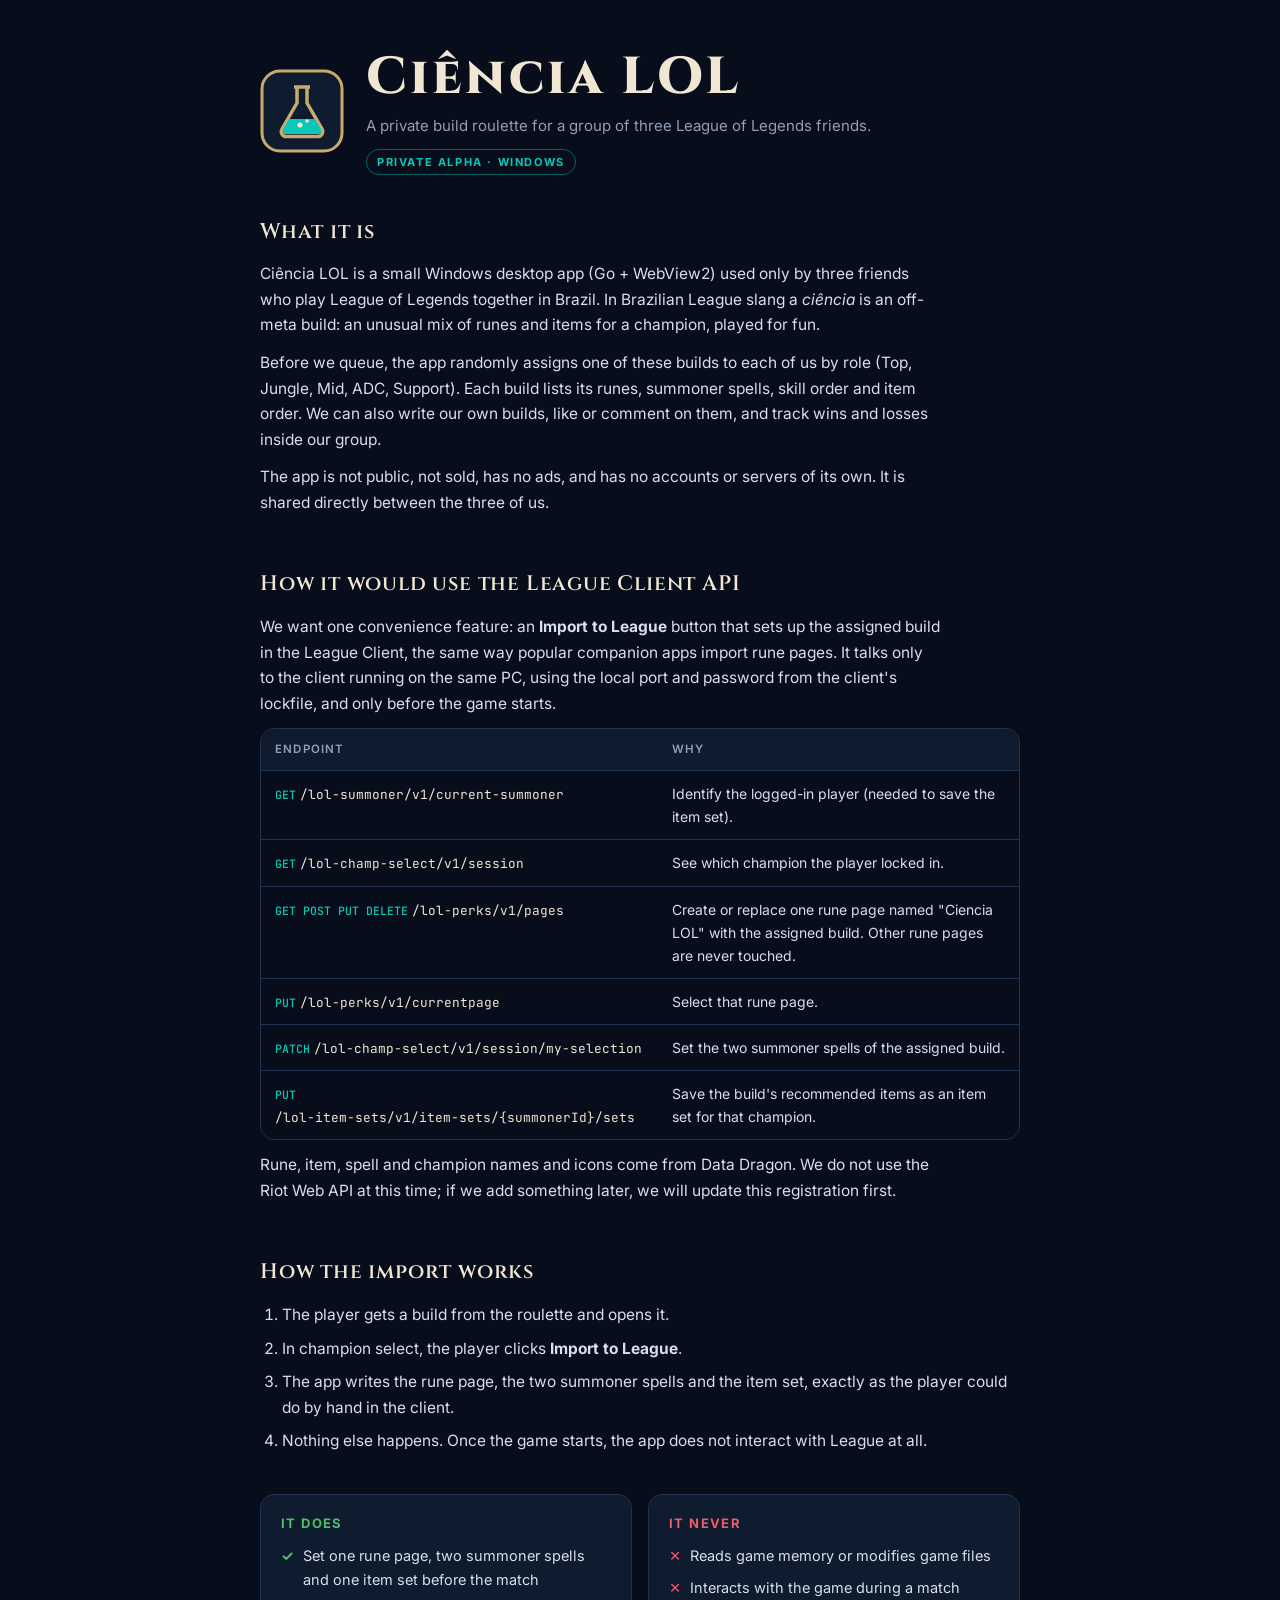
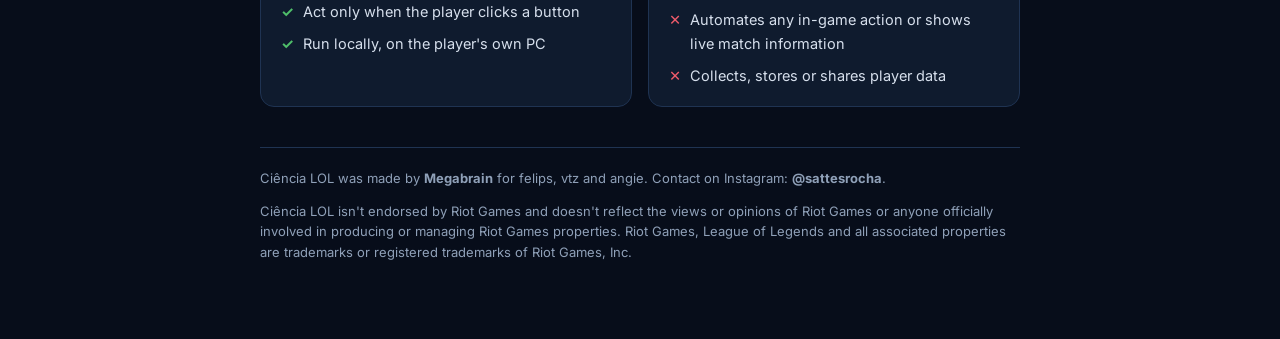
==== index.html @ 012ca4bd "Add files via upload" ====
<!doctype html>
<html lang="en">
<head>
<meta charset="utf-8">
<meta name="viewport" content="width=device-width, initial-scale=1, viewport-fit=cover">
<meta name="description" content="Ciência LOL: a private League of Legends build roulette for three friends.">
<title>Ciência LOL</title>
<link rel="preconnect" href="https://fonts.googleapis.com"><link rel="preconnect" href="https://fonts.gstatic.com" crossorigin>
<link rel="stylesheet" href="https://fonts.googleapis.com/css2?family=Cinzel:wght@600;800&family=Inter:wght@400;500;600;700&family=JetBrains+Mono:wght@400;500&display=swap">
<style>
/* Layout: one centered reading column, app-identity header, then plain sections a reviewer can scan */
:root{
  --bg:#070d1a; --panel:#0f1b2e; --line:#1f3352; --fg:#d6dfec; --muted:#8fa0b8;
  --gold:#c8aa6e; --gold2:#f0e6d2; --teal:#0ac8b9; --ok:#4fbf6a; --no:#ef5b6b;
  --display:"Cinzel",Georgia,serif; --body:"Inter",system-ui,-apple-system,"Segoe UI",sans-serif; --mono:"JetBrains Mono",ui-monospace,Consolas,monospace;
  color-scheme:dark;
}
*{box-sizing:border-box}
html,body{margin:0}
body{background:var(--bg);color:var(--fg);font-family:var(--body);font-size:15.5px;line-height:1.65;padding-left:max(16px,env(safe-area-inset-left,0px));padding-right:max(16px,env(safe-area-inset-right,0px))}
.wrap{max-width:760px;margin:0 auto;padding-block:48px 64px;display:flex;flex-direction:column;gap:40px}
header{display:flex;gap:22px;align-items:center;flex-wrap:wrap}
header .logo{width:84px;height:84px;border-radius:18px;flex:none}
h1{font-family:var(--display);font-weight:800;font-size:clamp(34px,7vw,52px);letter-spacing:3px;line-height:1.15;margin:0;color:var(--gold2);text-wrap:balance}
.tag{margin:6px 0 0;color:var(--muted);font-size:15px}
.pill{display:inline-block;margin-top:10px;font-size:11px;font-weight:700;letter-spacing:1.6px;text-transform:uppercase;color:var(--teal);border:1px solid rgba(10,200,185,.45);border-radius:999px;padding:3px 10px}
h2{font-family:var(--display);font-weight:600;font-size:21px;letter-spacing:.8px;color:var(--gold2);margin:0 0 12px;text-wrap:balance}
p{margin:0 0 12px;max-width:68ch}
section{min-width:0}
.lists{display:grid;grid-template-columns:1fr 1fr;gap:16px}
.box{background:var(--panel);border:1px solid var(--line);border-radius:14px;padding:18px 20px;min-width:0}
.box h3{margin:0 0 10px;font-size:13px;letter-spacing:1.4px;text-transform:uppercase}
.box.yes h3{color:var(--ok)} .box.no h3{color:var(--no)}
.box ul{margin:0;padding:0;list-style:none;display:flex;flex-direction:column;gap:8px;font-size:14.5px}
.box li{display:flex;gap:9px}
.box li:before{flex:none;font-weight:700}
.box.yes li:before{content:"✓";color:var(--ok)} .box.no li:before{content:"✕";color:var(--no)}
.tbl{overflow-x:auto;border:1px solid var(--line);border-radius:14px}
table{border-collapse:collapse;width:100%;min-width:560px;font-size:14px}
th,td{text-align:left;padding:11px 14px;border-bottom:1px solid var(--line);vertical-align:top}
th{font-size:11.5px;letter-spacing:1.2px;text-transform:uppercase;color:var(--muted);font-weight:600;background:var(--panel)}
tr:last-child td{border-bottom:0}
code{font-family:var(--mono);font-size:12.8px;color:var(--gold2);white-space:nowrap}
.method{font-family:var(--mono);font-size:11.5px;font-weight:500;color:var(--teal)}
.flow{margin:0;padding-left:22px;display:flex;flex-direction:column;gap:8px}
a{color:var(--gold)}
footer{border-top:1px solid var(--line);padding-top:20px;color:var(--muted);font-size:13px;line-height:1.6}
footer p{max-width:none}
@media (max-width:620px){.lists{grid-template-columns:1fr}.wrap{padding-block:32px 48px;gap:32px}}
</style>
</head>
<body>
<div class="wrap">
<header>
  <svg class="logo" viewBox="0 0 84 84" role="img" aria-label="Ciência LOL logo"><rect x="2" y="2" width="80" height="80" rx="18" fill="#0f1b2e" stroke="#c8aa6e" stroke-width="3"/><path d="M34 18h16M37 18v16L22 60a5 5 0 0 0 4.4 7.5h31.2A5 5 0 0 0 62 60L47 34V18" fill="none" stroke="#c8aa6e" stroke-width="3.5" stroke-linejoin="round"/><path d="M29 50h26l6 10.5a3 3 0 0 1-2.6 4.5H25.6a3 3 0 0 1-2.6-4.5z" fill="#0ac8b9"/><circle cx="40" cy="56" r="2.6" fill="#f0e6d2"/><circle cx="47" cy="52" r="1.8" fill="#f0e6d2"/></svg>
  <div>
    <h1>Ciência LOL</h1>
    <p class="tag">A private build roulette for a group of three League of Legends friends.</p>
    <span class="pill">Private alpha · Windows</span>
  </div>
</header>

<section>
  <h2>What it is</h2>
  <p>Ciência LOL is a small Windows desktop app (Go + WebView2) used only by three friends who play League of Legends together in Brazil. In Brazilian League slang a <i>ciência</i> is an off-meta build: an unusual mix of runes and items for a champion, played for fun.</p>
  <p>Before we queue, the app randomly assigns one of these builds to each of us by role (Top, Jungle, Mid, ADC, Support). Each build lists its runes, summoner spells, skill order and item order. We can also write our own builds, like or comment on them, and track wins and losses inside our group.</p>
  <p>The app is not public, not sold, has no ads, and has no accounts or servers of its own. It is shared directly between the three of us.</p>
</section>

<section>
  <h2>How it would use the League Client API</h2>
  <p>We want one convenience feature: an <b>Import to League</b> button that sets up the assigned build in the League Client, the same way popular companion apps import rune pages. It talks only to the client running on the same PC, using the local port and password from the client's lockfile, and only before the game starts.</p>
  <div class="tbl">
  <table>
    <thead><tr><th>Endpoint</th><th>Why</th></tr></thead>
    <tbody>
      <tr><td><span class="method">GET</span> <code>/lol-summoner/v1/current-summoner</code></td><td>Identify the logged-in player (needed to save the item set).</td></tr>
      <tr><td><span class="method">GET</span> <code>/lol-champ-select/v1/session</code></td><td>See which champion the player locked in.</td></tr>
      <tr><td><span class="method">GET POST PUT DELETE</span> <code>/lol-perks/v1/pages</code></td><td>Create or replace one rune page named "Ciencia LOL" with the assigned build. Other rune pages are never touched.</td></tr>
      <tr><td><span class="method">PUT</span> <code>/lol-perks/v1/currentpage</code></td><td>Select that rune page.</td></tr>
      <tr><td><span class="method">PATCH</span> <code>/lol-champ-select/v1/session/my-selection</code></td><td>Set the two summoner spells of the assigned build.</td></tr>
      <tr><td><span class="method">PUT</span> <code>/lol-item-sets/v1/item-sets/{summonerId}/sets</code></td><td>Save the build's recommended items as an item set for that champion.</td></tr>
    </tbody>
  </table>
  </div>
  <p style="margin-top:12px">Rune, item, spell and champion names and icons come from Data Dragon. We do not use the Riot Web API at this time; if we add something later, we will update this registration first.</p>
</section>

<section>
  <h2>How the import works</h2>
  <ol class="flow">
    <li>The player gets a build from the roulette and opens it.</li>
    <li>In champion select, the player clicks <b>Import to League</b>.</li>
    <li>The app writes the rune page, the two summoner spells and the item set, exactly as the player could do by hand in the client.</li>
    <li>Nothing else happens. Once the game starts, the app does not interact with League at all.</li>
  </ol>
</section>

<section class="lists">
  <div class="box yes"><h3>It does</h3><ul>
    <li>Set one rune page, two summoner spells and one item set before the match</li>
    <li>Act only when the player clicks a button</li>
    <li>Run locally, on the player's own PC</li>
  </ul></div>
  <div class="box no"><h3>It never</h3><ul>
    <li>Reads game memory or modifies game files</li>
    <li>Interacts with the game during a match</li>
    <li>Automates any in-game action or shows live match information</li>
    <li>Collects, stores or shares player data</li>
  </ul></div>
</section>

<footer>
  <p>Ciência LOL was made by <b>Megabrain</b> for felips, vtz and angie. Contact on Instagram: <b>@sattesrocha</b>.</p>
  <p>Ciência LOL isn't endorsed by Riot Games and doesn't reflect the views or opinions of Riot Games or anyone officially involved in producing or managing Riot Games properties. Riot Games, League of Legends and all associated properties are trademarks or registered trademarks of Riot Games, Inc.</p>
</footer>
</div>
</body>
</html>
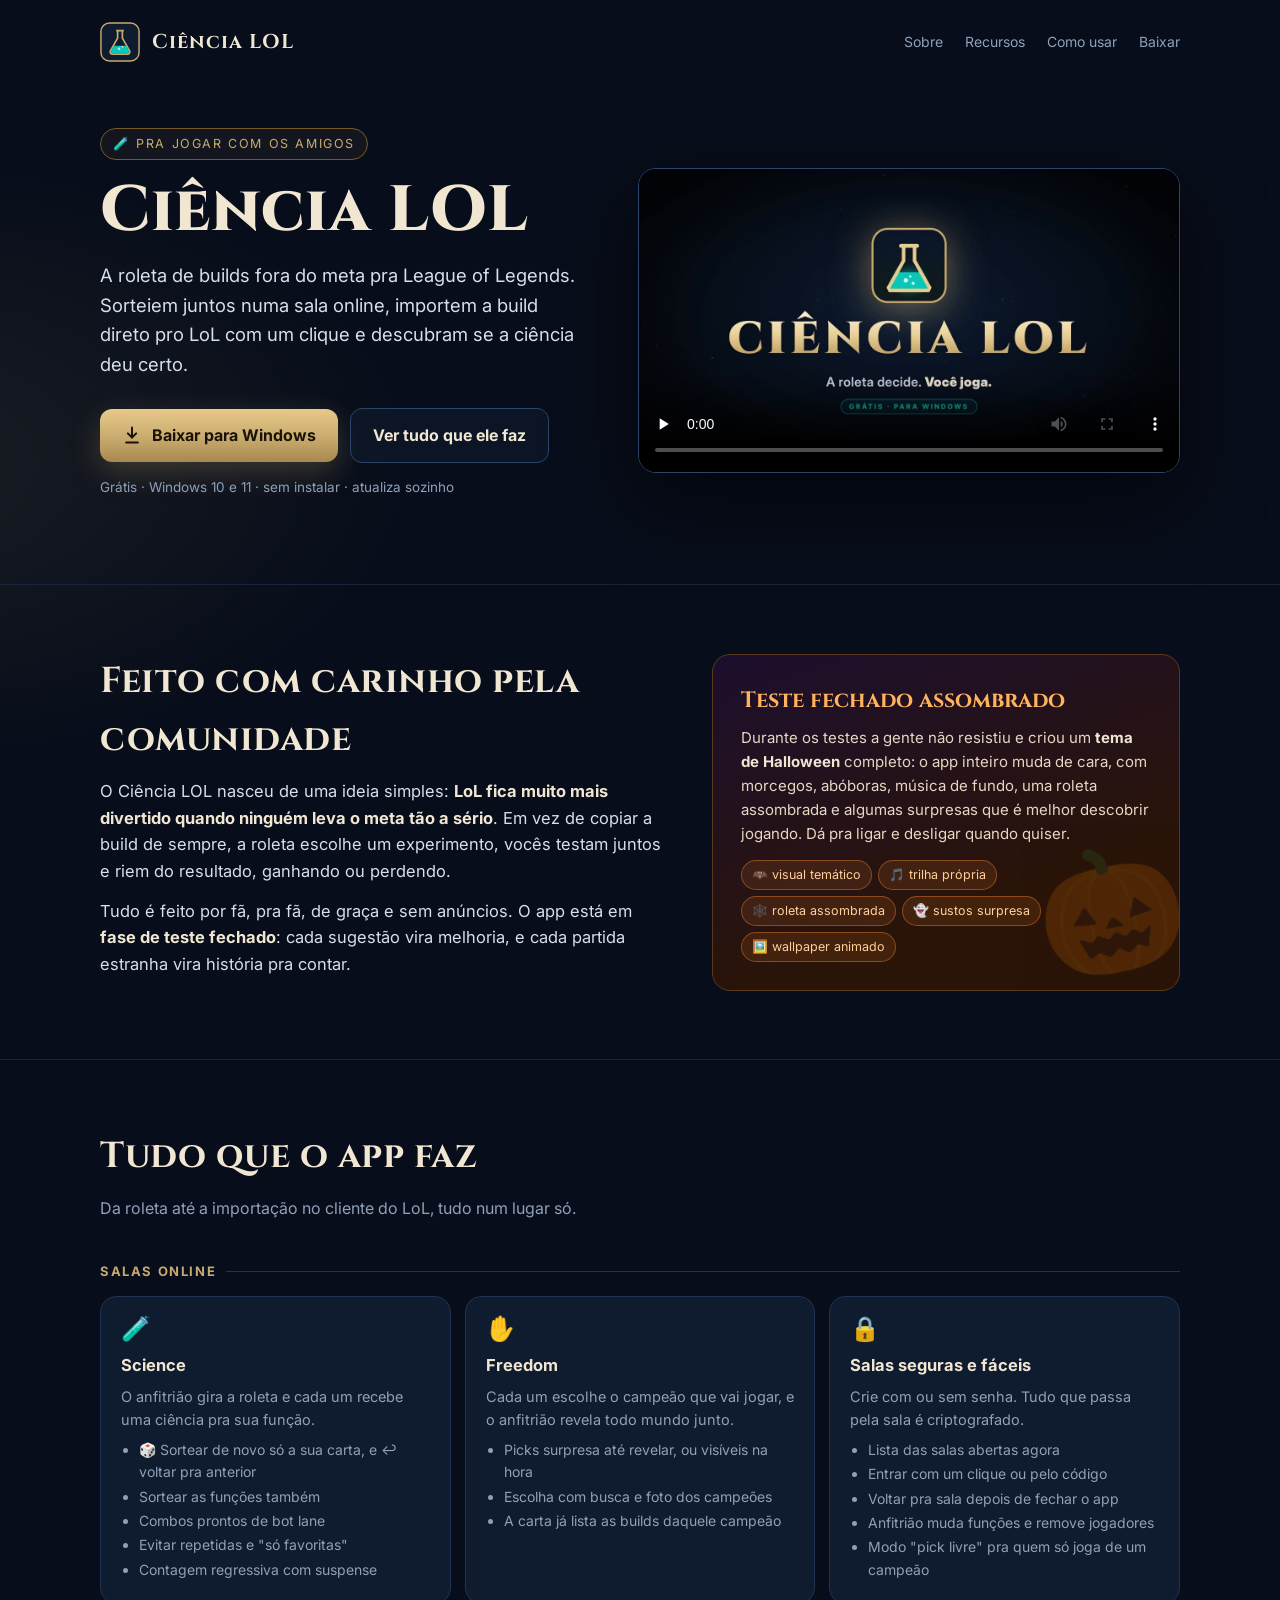
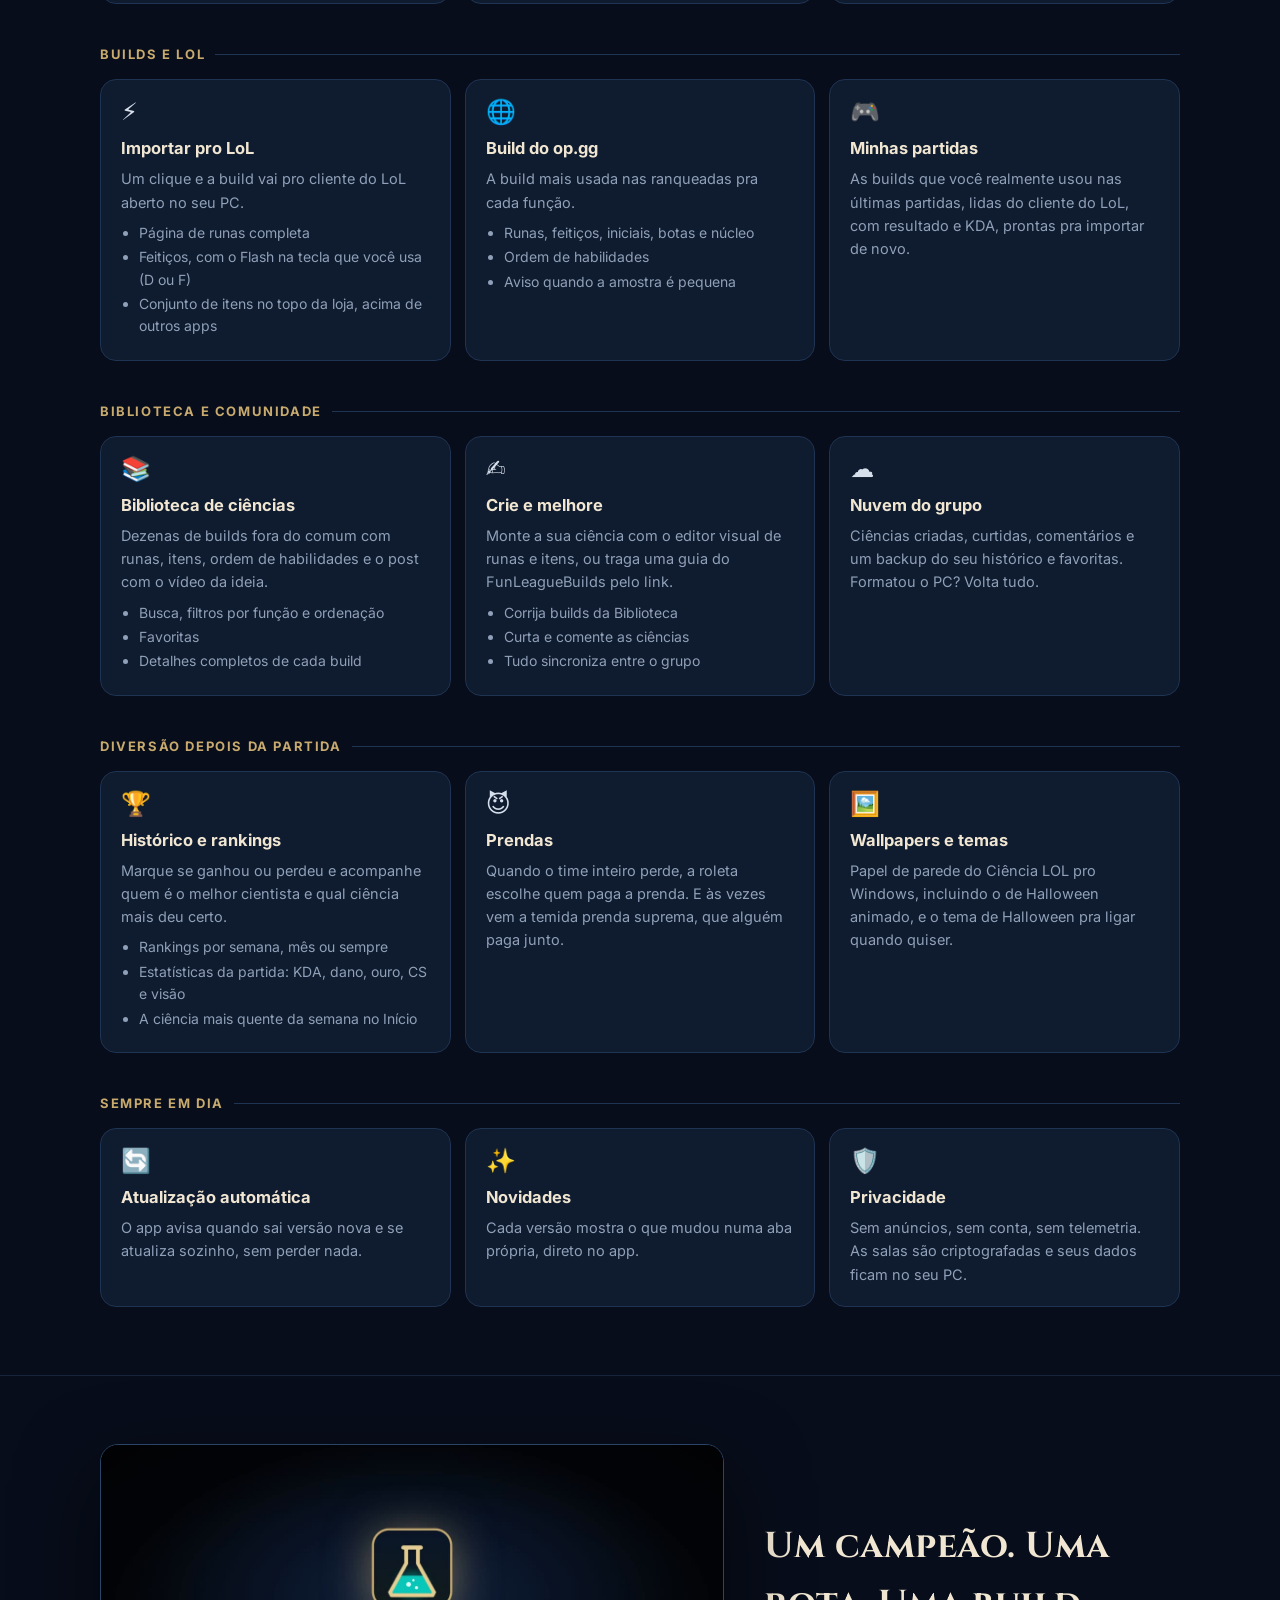
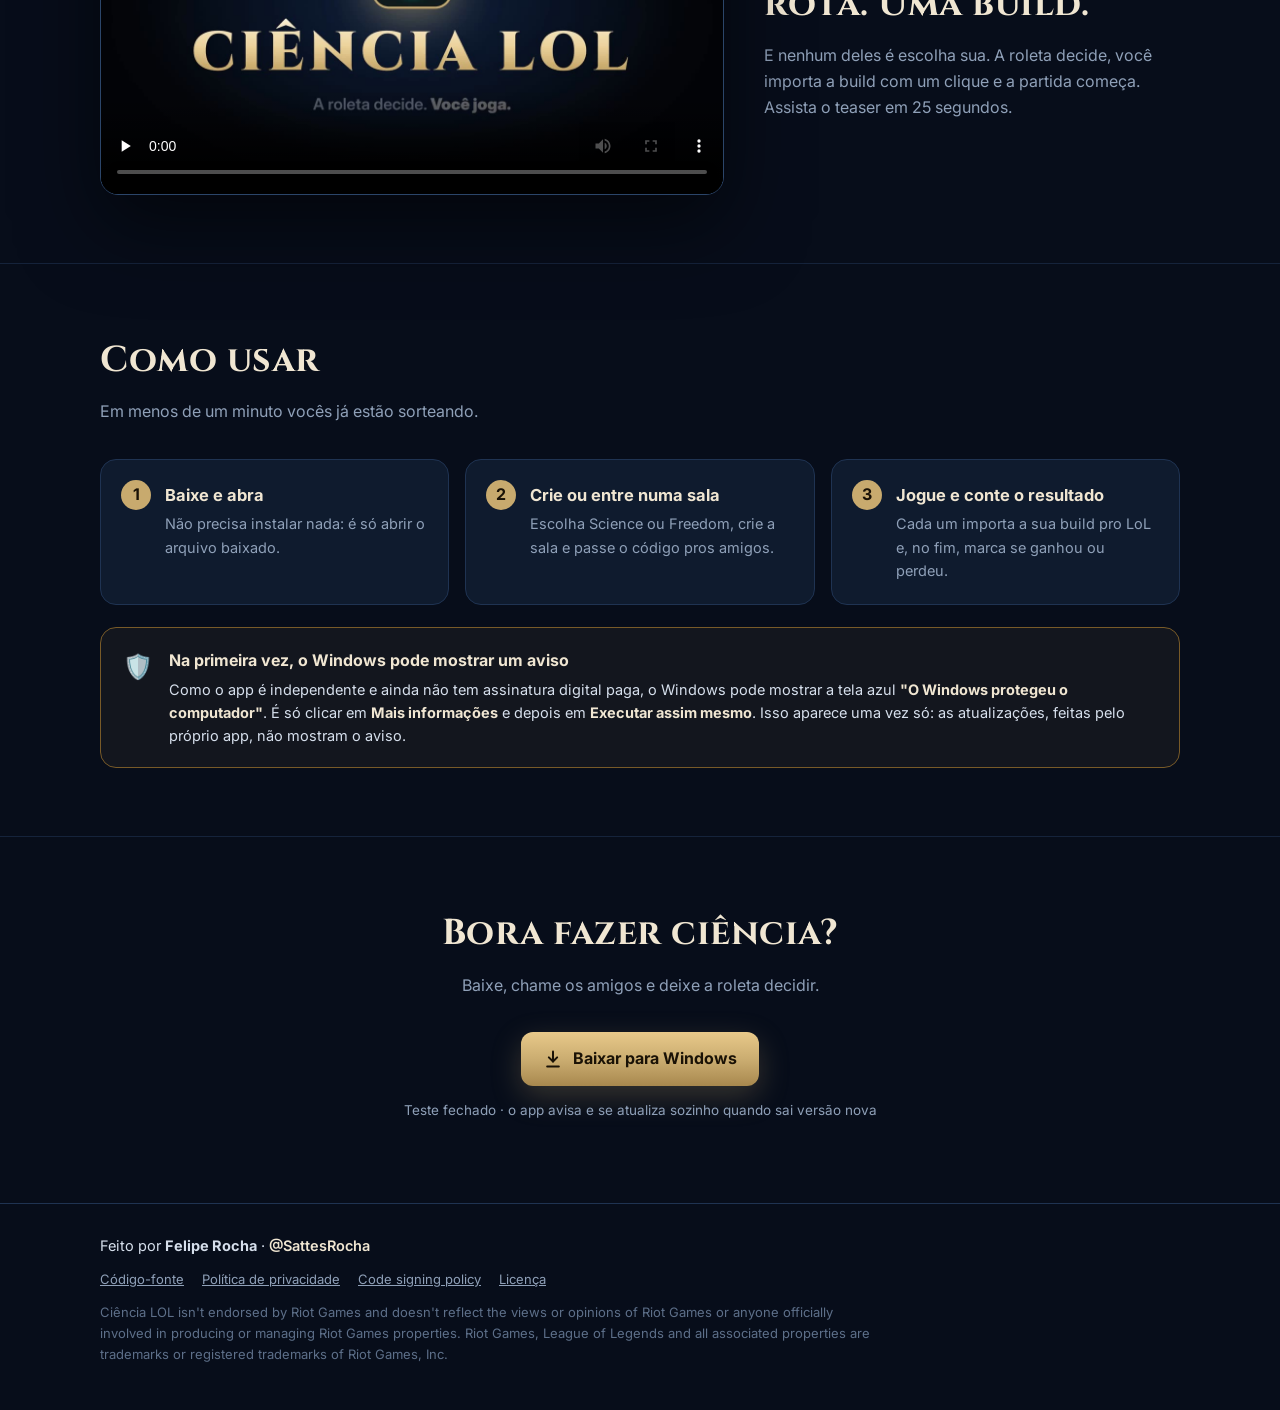
==== commit c5317649: "Ciência LOL — versão oficial Claude-Session: https://claude.ai/code/session_01NWPtEnrRc8A8ZE975GzTHv" ====
--- a/index.html
+++ b/index.html
@@ -1,119 +1,267 @@
 <!doctype html>
-<html lang="en">
+<html lang="pt-BR">
 <head>
 <meta charset="utf-8">
 <meta name="viewport" content="width=device-width, initial-scale=1, viewport-fit=cover">
-<meta name="description" content="Ciência LOL: a private League of Legends build roulette for three friends.">
 <title>Ciência LOL</title>
+<meta name="description" content="Ciência LOL: a roleta de builds fora do meta pra jogar League of Legends com os amigos. Salas online, importação direto pro LoL, Biblioteca, op.gg e muito mais.">
+<meta property="og:title" content="Ciência LOL">
+<meta property="og:description" content="A roleta de builds fora do meta pra jogar League of Legends com os amigos.">
+<meta property="og:image" content="site/poster-apresentacao.jpg">
 <link rel="preconnect" href="https://fonts.googleapis.com"><link rel="preconnect" href="https://fonts.gstatic.com" crossorigin>
-<link rel="stylesheet" href="https://fonts.googleapis.com/css2?family=Cinzel:wght@600;800&family=Inter:wght@400;500;600;700&family=JetBrains+Mono:wght@400;500&display=swap">
+<link rel="stylesheet" href="https://fonts.googleapis.com/css2?family=Cinzel:wght@600;800&family=Inter:wght@400;500;600;700&display=swap">
 <style>
-/* Layout: one centered reading column, app-identity header, then plain sections a reviewer can scan */
 :root{
-  --bg:#070d1a; --panel:#0f1b2e; --line:#1f3352; --fg:#d6dfec; --muted:#8fa0b8;
-  --gold:#c8aa6e; --gold2:#f0e6d2; --teal:#0ac8b9; --ok:#4fbf6a; --no:#ef5b6b;
-  --display:"Cinzel",Georgia,serif; --body:"Inter",system-ui,-apple-system,"Segoe UI",sans-serif; --mono:"JetBrains Mono",ui-monospace,Consolas,monospace;
+  --bg:#070d1a; --bg2:#0b1424; --panel:#0f1b2e; --panel2:#13223a; --line:#1f3352; --line2:#2b4569;
+  --fg:#d6dfec; --muted:#8fa0b8; --dim:#5d6f89;
+  --gold:#c8aa6e; --gold2:#f0e6d2; --gold3:#785a28; --teal:#0ac8b9; --pump:#ff8a2b; --purple:#9b6bff;
+  --display:"Cinzel",Georgia,serif; --body:"Inter",system-ui,-apple-system,"Segoe UI",sans-serif;
   color-scheme:dark;
 }
 *{box-sizing:border-box}
+html{scroll-behavior:smooth}
 html,body{margin:0}
-body{background:var(--bg);color:var(--fg);font-family:var(--body);font-size:15.5px;line-height:1.65;padding-left:max(16px,env(safe-area-inset-left,0px));padding-right:max(16px,env(safe-area-inset-right,0px))}
-.wrap{max-width:760px;margin:0 auto;padding-block:48px 64px;display:flex;flex-direction:column;gap:40px}
-header{display:flex;gap:22px;align-items:center;flex-wrap:wrap}
-header .logo{width:84px;height:84px;border-radius:18px;flex:none}
-h1{font-family:var(--display);font-weight:800;font-size:clamp(34px,7vw,52px);letter-spacing:3px;line-height:1.15;margin:0;color:var(--gold2);text-wrap:balance}
-.tag{margin:6px 0 0;color:var(--muted);font-size:15px}
-.pill{display:inline-block;margin-top:10px;font-size:11px;font-weight:700;letter-spacing:1.6px;text-transform:uppercase;color:var(--teal);border:1px solid rgba(10,200,185,.45);border-radius:999px;padding:3px 10px}
-h2{font-family:var(--display);font-weight:600;font-size:21px;letter-spacing:.8px;color:var(--gold2);margin:0 0 12px;text-wrap:balance}
-p{margin:0 0 12px;max-width:68ch}
-section{min-width:0}
-.lists{display:grid;grid-template-columns:1fr 1fr;gap:16px}
-.box{background:var(--panel);border:1px solid var(--line);border-radius:14px;padding:18px 20px;min-width:0}
-.box h3{margin:0 0 10px;font-size:13px;letter-spacing:1.4px;text-transform:uppercase}
-.box.yes h3{color:var(--ok)} .box.no h3{color:var(--no)}
-.box ul{margin:0;padding:0;list-style:none;display:flex;flex-direction:column;gap:8px;font-size:14.5px}
-.box li{display:flex;gap:9px}
-.box li:before{flex:none;font-weight:700}
-.box.yes li:before{content:"✓";color:var(--ok)} .box.no li:before{content:"✕";color:var(--no)}
-.tbl{overflow-x:auto;border:1px solid var(--line);border-radius:14px}
-table{border-collapse:collapse;width:100%;min-width:560px;font-size:14px}
-th,td{text-align:left;padding:11px 14px;border-bottom:1px solid var(--line);vertical-align:top}
-th{font-size:11.5px;letter-spacing:1.2px;text-transform:uppercase;color:var(--muted);font-weight:600;background:var(--panel)}
-tr:last-child td{border-bottom:0}
-code{font-family:var(--mono);font-size:12.8px;color:var(--gold2);white-space:nowrap}
-.method{font-family:var(--mono);font-size:11.5px;font-weight:500;color:var(--teal)}
-.flow{margin:0;padding-left:22px;display:flex;flex-direction:column;gap:8px}
-a{color:var(--gold)}
-footer{border-top:1px solid var(--line);padding-top:20px;color:var(--muted);font-size:13px;line-height:1.6}
-footer p{max-width:none}
-@media (max-width:620px){.lists{grid-template-columns:1fr}.wrap{padding-block:32px 48px;gap:32px}}
+body{background:var(--bg);color:var(--fg);font-family:var(--body);font-size:16px;line-height:1.6;
+  background-image:radial-gradient(1100px 600px at 85% -10%,rgba(10,200,185,.10),transparent 60%),radial-gradient(900px 500px at -10% 10%,rgba(200,170,110,.10),transparent 60%);
+  background-repeat:no-repeat}
+a{color:var(--teal)}
+.wrap{max-width:1120px;margin:0 auto;padding:0 max(20px,env(safe-area-inset-left,0px))}
+.top{display:flex;align-items:center;justify-content:space-between;gap:16px;padding:22px 0}
+.brand{display:flex;align-items:center;gap:12px;text-decoration:none;color:var(--gold2)}
+.brand svg{width:40px;height:40px}
+.brand b{font-family:var(--display);font-size:20px;letter-spacing:1px}
+.top nav{display:flex;gap:22px;font-size:14px}
+.top nav a{color:var(--muted);text-decoration:none}
+.top nav a:hover{color:var(--gold2)}
+.hero{display:grid;grid-template-columns:.95fr 1.05fr;gap:48px;align-items:center;padding:44px 0 72px}
+.kicker{display:inline-flex;gap:8px;align-items:center;font-size:12.5px;letter-spacing:1.6px;text-transform:uppercase;color:var(--gold);border:1px solid var(--gold3);border-radius:999px;padding:5px 12px;background:rgba(200,170,110,.06)}
+h1{font-family:var(--display);font-weight:800;color:var(--gold2);font-size:clamp(40px,6vw,64px);line-height:1.05;margin:18px 0 16px;letter-spacing:1px}
+.lead{font-size:18.5px;max-width:520px;margin:0 0 28px}
+.cta{display:flex;gap:12px;flex-wrap:wrap;align-items:center}
+.btn{display:inline-flex;align-items:center;gap:10px;text-decoration:none;font-weight:700;border-radius:12px;padding:14px 22px;font-size:16px;transition:transform .15s,box-shadow .15s}
+.btn.gold{background:linear-gradient(180deg,#e8c98a,#c8aa6e 55%,#a8884e);color:#1a1206;box-shadow:0 10px 30px rgba(200,170,110,.25)}
+.btn.gold:hover{transform:translateY(-1px);box-shadow:0 14px 36px rgba(200,170,110,.35)}
+.btn.ghost{border:1px solid var(--line2);color:var(--gold2);background:rgba(15,27,46,.6)}
+.btn.ghost:hover{border-color:var(--gold3)}
+.btn svg{width:20px;height:20px}
+.meta{font-size:13.5px;color:var(--muted);margin-top:14px}
+.video{position:relative;border-radius:18px;overflow:hidden;border:1px solid var(--line2);box-shadow:0 30px 80px rgba(0,0,0,.55);background:#000;aspect-ratio:16/9}
+.video video{display:block;width:100%;height:100%;object-fit:cover}
+section{padding:68px 0;border-top:1px solid rgba(31,51,82,.6)}
+h2{font-family:var(--display);color:var(--gold2);font-size:clamp(26px,3.4vw,36px);margin:0 0 10px;letter-spacing:.5px}
+.sub{color:var(--muted);margin:0 0 34px;max-width:680px}
+/* carinho */
+.love{display:grid;grid-template-columns:1.1fr .9fr;gap:40px;align-items:center}
+.love p{margin:0 0 14px;font-size:16.5px}
+.love p b{color:var(--gold2)}
+.hw{position:relative;border-radius:18px;padding:28px;background:linear-gradient(160deg,#1c0f2e,#2a1408 70%);border:1px solid #5a3a1c;overflow:hidden}
+.hw::after{content:"🎃";position:absolute;right:-6px;bottom:-14px;font-size:120px;opacity:.18;transform:rotate(-12deg)}
+.hw h3{margin:0 0 8px;font-family:var(--display);color:#ffb35c;font-size:22px}
+.hw p{margin:0;color:#e8d6c4;font-size:15px;position:relative;z-index:1}
+.hw .tags{display:flex;flex-wrap:wrap;gap:6px;margin-top:14px;position:relative;z-index:1}
+.hw .tags span{font-size:12.5px;padding:4px 10px;border-radius:999px;background:rgba(255,138,43,.12);border:1px solid rgba(255,138,43,.4);color:#ffcf9c}
+/* recursos */
+.group{margin-top:40px}
+.group h3.gh{display:flex;align-items:center;gap:10px;font-size:13px;letter-spacing:1.6px;text-transform:uppercase;color:var(--gold);margin:0 0 14px}
+.group h3.gh::after{content:"";flex:1;height:1px;background:var(--line)}
+.grid{display:grid;grid-template-columns:repeat(3,1fr);gap:14px}
+.feat{background:var(--panel);border:1px solid var(--line);border-radius:16px;padding:20px}
+.feat .ic{font-size:24px;line-height:1}
+.feat h4{margin:11px 0 6px;font-size:16.5px;color:var(--gold2)}
+.feat p{margin:0;color:var(--muted);font-size:14.5px}
+.feat ul{margin:8px 0 0;padding-left:18px;color:var(--muted);font-size:14px}
+.feat ul li{margin:2px 0}
+/* teaser */
+.teaser{display:grid;grid-template-columns:1.2fr .8fr;gap:40px;align-items:center}
+.teaser p{color:var(--muted);margin:0}
+.steps{display:grid;grid-template-columns:repeat(3,1fr);gap:16px;counter-reset:s}
+.step{position:relative;background:var(--panel);border:1px solid var(--line);border-radius:16px;padding:22px 22px 22px 64px}
+.step::before{counter-increment:s;content:counter(s);position:absolute;left:20px;top:20px;width:30px;height:30px;border-radius:50%;display:grid;place-items:center;font-weight:700;color:#1a1206;background:var(--gold)}
+.step h4{margin:0 0 4px;font-size:16.5px;color:var(--gold2)}
+.step p{margin:0;color:var(--muted);font-size:14.5px}
+.note{display:flex;gap:16px;align-items:flex-start;background:rgba(200,170,110,.06);border:1px solid var(--gold3);border-radius:16px;padding:20px 22px;margin-top:22px}
+.note .ic{font-size:24px}
+.note h4{margin:0 0 4px;color:var(--gold2);font-size:16px}
+.note p{margin:0;font-size:14.5px}
+.note b{color:var(--gold2)}
+.final{text-align:center}
+.final .cta{justify-content:center}
+footer{border-top:1px solid var(--line);padding:30px 0 40px;color:var(--dim);font-size:13px}
+footer .who{color:var(--fg);font-size:14.5px;margin-bottom:12px}
+footer .who a{color:var(--gold2);text-decoration:none;font-weight:600}
+footer .links{display:flex;flex-wrap:wrap;gap:18px;margin-bottom:12px}
+footer a{color:var(--muted)}
+footer p{margin:6px 0;max-width:780px}
+@media (max-width:900px){
+  .hero,.love,.teaser{grid-template-columns:1fr;gap:36px}
+  .hero{padding-top:24px}
+  .grid,.steps{grid-template-columns:1fr 1fr}
+}
+@media (max-width:600px){
+  .top nav{display:none}
+  .grid,.steps{grid-template-columns:1fr}
+  .btn{width:100%;justify-content:center}
+}
+@media (prefers-reduced-motion:reduce){ html{scroll-behavior:auto} }
 </style>
 </head>
 <body>
 <div class="wrap">
-<header>
-  <svg class="logo" viewBox="0 0 84 84" role="img" aria-label="Ciência LOL logo"><rect x="2" y="2" width="80" height="80" rx="18" fill="#0f1b2e" stroke="#c8aa6e" stroke-width="3"/><path d="M34 18h16M37 18v16L22 60a5 5 0 0 0 4.4 7.5h31.2A5 5 0 0 0 62 60L47 34V18" fill="none" stroke="#c8aa6e" stroke-width="3.5" stroke-linejoin="round"/><path d="M29 50h26l6 10.5a3 3 0 0 1-2.6 4.5H25.6a3 3 0 0 1-2.6-4.5z" fill="#0ac8b9"/><circle cx="40" cy="56" r="2.6" fill="#f0e6d2"/><circle cx="47" cy="52" r="1.8" fill="#f0e6d2"/></svg>
-  <div>
-    <h1>Ciência LOL</h1>
-    <p class="tag">A private build roulette for a group of three League of Legends friends.</p>
-    <span class="pill">Private alpha · Windows</span>
-  </div>
-</header>
+  <header class="top">
+    <a class="brand" href="#">
+      <svg viewBox="0 0 84 84" aria-hidden="true"><rect x="2" y="2" width="80" height="80" rx="18" fill="#0f1b2e" stroke="#c8aa6e" stroke-width="3"/><path d="M34 18h16M37 18v16L22 60a5 5 0 0 0 4.4 7.5h31.2A5 5 0 0 0 62 60L47 34V18" fill="none" stroke="#c8aa6e" stroke-width="3.5" stroke-linejoin="round"/><path d="M29 50h26l6 10.5a3 3 0 0 1-2.6 4.5H25.6a3 3 0 0 1-2.6-4.5z" fill="#0ac8b9"/><circle cx="40" cy="56" r="2.6" fill="#f0e6d2"/><circle cx="47" cy="52" r="1.8" fill="#f0e6d2"/></svg>
+      <b>Ciência LOL</b>
+    </a>
+    <nav><a href="#sobre">Sobre</a><a href="#recursos">Recursos</a><a href="#como">Como usar</a><a href="#baixar">Baixar</a></nav>
+  </header>
+
+  <div class="hero">
+    <div>
+      <span class="kicker">🧪 Pra jogar com os amigos</span>
+      <h1>Ciência LOL</h1>
+      <p class="lead">A roleta de builds fora do meta pra League of Legends. Sorteiem juntos numa sala online, importem a build direto pro LoL com um clique e descubram se a ciência deu certo.</p>
+      <div class="cta">
+        <a class="btn gold" href="https://drive.google.com/uc?export=download&amp;id=1b-mrvIUL-4fsWx4AStme8S9Vxv6k0DDz">
+          <svg viewBox="0 0 24 24" fill="none" stroke="currentColor" stroke-width="2.4" stroke-linecap="round" stroke-linejoin="round"><path d="M12 3v12"/><path d="m7 10 5 5 5-5"/><path d="M5 21h14"/></svg>
+          Baixar para Windows
+        </a>
+        <a class="btn ghost" href="#recursos">Ver tudo que ele faz</a>
+      </div>
+      <p class="meta">Grátis · Windows 10 e 11 · sem instalar · atualiza sozinho</p>
+    </div>
+    <div class="video"><video src="site/apresentacao.mp4" poster="site/poster-apresentacao.jpg" controls playsinline preload="none" aria-label="Vídeo de apresentação do Ciência LOL"></video></div>
+  </div>
+</div>
+
+<section id="sobre">
+  <div class="wrap love">
+    <div>
+      <h2>Feito com carinho pela comunidade</h2>
+      <p>O Ciência LOL nasceu de uma ideia simples: <b>LoL fica muito mais divertido quando ninguém leva o meta tão a sério</b>. Em vez de copiar a build de sempre, a roleta escolhe um experimento, vocês testam juntos e riem do resultado, ganhando ou perdendo.</p>
+      <p>Tudo é feito por fã, pra fã, de graça e sem anúncios. O app está em <b>fase de teste fechado</b>: cada sugestão vira melhoria, e cada partida estranha vira história pra contar.</p>
+    </div>
+    <div class="hw">
+      <h3>Teste fechado assombrado</h3>
+      <p>Durante os testes a gente não resistiu e criou um <b>tema de Halloween</b> completo: o app inteiro muda de cara, com morcegos, abóboras, música de fundo, uma roleta assombrada e algumas surpresas que é melhor descobrir jogando. Dá pra ligar e desligar quando quiser.</p>
+      <div class="tags"><span>🦇 visual temático</span><span>🎵 trilha própria</span><span>🕸️ roleta assombrada</span><span>👻 sustos surpresa</span><span>🖼️ wallpaper animado</span></div>
+    </div>
+  </div>
+</section>
+
+<section id="recursos">
+  <div class="wrap">
+    <h2>Tudo que o app faz</h2>
+    <p class="sub">Da roleta até a importação no cliente do LoL, tudo num lugar só.</p>
+
+    <div class="group">
+      <h3 class="gh">Salas online</h3>
+      <div class="grid">
+        <div class="feat"><div class="ic">🧪</div><h4>Science</h4><p>O anfitrião gira a roleta e cada um recebe uma ciência pra sua função.</p>
+          <ul><li>🎲 Sortear de novo só a sua carta, e ↩ voltar pra anterior</li><li>Sortear as funções também</li><li>Combos prontos de bot lane</li><li>Evitar repetidas e "só favoritas"</li><li>Contagem regressiva com suspense</li></ul></div>
+        <div class="feat"><div class="ic">✋</div><h4>Freedom</h4><p>Cada um escolhe o campeão que vai jogar, e o anfitrião revela todo mundo junto.</p>
+          <ul><li>Picks surpresa até revelar, ou visíveis na hora</li><li>Escolha com busca e foto dos campeões</li><li>A carta já lista as builds daquele campeão</li></ul></div>
+        <div class="feat"><div class="ic">🔒</div><h4>Salas seguras e fáceis</h4><p>Crie com ou sem senha. Tudo que passa pela sala é criptografado.</p>
+          <ul><li>Lista das salas abertas agora</li><li>Entrar com um clique ou pelo código</li><li>Voltar pra sala depois de fechar o app</li><li>Anfitrião muda funções e remove jogadores</li><li>Modo "pick livre" pra quem só joga de um campeão</li></ul></div>
+      </div>
+    </div>
+
+    <div class="group">
+      <h3 class="gh">Builds e LoL</h3>
+      <div class="grid">
+        <div class="feat"><div class="ic">⚡</div><h4>Importar pro LoL</h4><p>Um clique e a build vai pro cliente do LoL aberto no seu PC.</p>
+          <ul><li>Página de runas completa</li><li>Feitiços, com o Flash na tecla que você usa (D ou F)</li><li>Conjunto de itens no topo da loja, acima de outros apps</li></ul></div>
+        <div class="feat"><div class="ic">🌐</div><h4>Build do op.gg</h4><p>A build mais usada nas ranqueadas pra cada função.</p>
+          <ul><li>Runas, feitiços, iniciais, botas e núcleo</li><li>Ordem de habilidades</li><li>Aviso quando a amostra é pequena</li></ul></div>
+        <div class="feat"><div class="ic">🎮</div><h4>Minhas partidas</h4><p>As builds que você realmente usou nas últimas partidas, lidas do cliente do LoL, com resultado e KDA, prontas pra importar de novo.</p></div>
+      </div>
+    </div>
+
+    <div class="group">
+      <h3 class="gh">Biblioteca e comunidade</h3>
+      <div class="grid">
+        <div class="feat"><div class="ic">📚</div><h4>Biblioteca de ciências</h4><p>Dezenas de builds fora do comum com runas, itens, ordem de habilidades e o post com o vídeo da ideia.</p>
+          <ul><li>Busca, filtros por função e ordenação</li><li>Favoritas</li><li>Detalhes completos de cada build</li></ul></div>
+        <div class="feat"><div class="ic">✍️</div><h4>Crie e melhore</h4><p>Monte a sua ciência com o editor visual de runas e itens, ou traga uma guia do FunLeagueBuilds pelo link.</p>
+          <ul><li>Corrija builds da Biblioteca</li><li>Curta e comente as ciências</li><li>Tudo sincroniza entre o grupo</li></ul></div>
+        <div class="feat"><div class="ic">☁️</div><h4>Nuvem do grupo</h4><p>Ciências criadas, curtidas, comentários e um backup do seu histórico e favoritas. Formatou o PC? Volta tudo.</p></div>
+      </div>
+    </div>
+
+    <div class="group">
+      <h3 class="gh">Diversão depois da partida</h3>
+      <div class="grid">
+        <div class="feat"><div class="ic">🏆</div><h4>Histórico e rankings</h4><p>Marque se ganhou ou perdeu e acompanhe quem é o melhor cientista e qual ciência mais deu certo.</p>
+          <ul><li>Rankings por semana, mês ou sempre</li><li>Estatísticas da partida: KDA, dano, ouro, CS e visão</li><li>A ciência mais quente da semana no Início</li></ul></div>
+        <div class="feat"><div class="ic">😈</div><h4>Prendas</h4><p>Quando o time inteiro perde, a roleta escolhe quem paga a prenda. E às vezes vem a temida prenda suprema, que alguém paga junto.</p></div>
+        <div class="feat"><div class="ic">🖼️</div><h4>Wallpapers e temas</h4><p>Papel de parede do Ciência LOL pro Windows, incluindo o de Halloween animado, e o tema de Halloween pra ligar quando quiser.</p></div>
+      </div>
+    </div>
+
+    <div class="group">
+      <h3 class="gh">Sempre em dia</h3>
+      <div class="grid">
+        <div class="feat"><div class="ic">🔄</div><h4>Atualização automática</h4><p>O app avisa quando sai versão nova e se atualiza sozinho, sem perder nada.</p></div>
+        <div class="feat"><div class="ic">✨</div><h4>Novidades</h4><p>Cada versão mostra o que mudou numa aba própria, direto no app.</p></div>
+        <div class="feat"><div class="ic">🛡️</div><h4>Privacidade</h4><p>Sem anúncios, sem conta, sem telemetria. As salas são criptografadas e seus dados ficam no seu PC.</p></div>
+      </div>
+    </div>
+  </div>
+</section>
 
 <section>
-  <h2>What it is</h2>
-  <p>Ciência LOL is a small Windows desktop app (Go + WebView2) used only by three friends who play League of Legends together in Brazil. In Brazilian League slang a <i>ciência</i> is an off-meta build: an unusual mix of runes and items for a champion, played for fun.</p>
-  <p>Before we queue, the app randomly assigns one of these builds to each of us by role (Top, Jungle, Mid, ADC, Support). Each build lists its runes, summoner spells, skill order and item order. We can also write our own builds, like or comment on them, and track wins and losses inside our group.</p>
-  <p>The app is not public, not sold, has no ads, and has no accounts or servers of its own. It is shared directly between the three of us.</p>
-</section>
-
-<section>
-  <h2>How it would use the League Client API</h2>
-  <p>We want one convenience feature: an <b>Import to League</b> button that sets up the assigned build in the League Client, the same way popular companion apps import rune pages. It talks only to the client running on the same PC, using the local port and password from the client's lockfile, and only before the game starts.</p>
-  <div class="tbl">
-  <table>
-    <thead><tr><th>Endpoint</th><th>Why</th></tr></thead>
-    <tbody>
-      <tr><td><span class="method">GET</span> <code>/lol-summoner/v1/current-summoner</code></td><td>Identify the logged-in player (needed to save the item set).</td></tr>
-      <tr><td><span class="method">GET</span> <code>/lol-champ-select/v1/session</code></td><td>See which champion the player locked in.</td></tr>
-      <tr><td><span class="method">GET POST PUT DELETE</span> <code>/lol-perks/v1/pages</code></td><td>Create or replace one rune page named "Ciencia LOL" with the assigned build. Other rune pages are never touched.</td></tr>
-      <tr><td><span class="method">PUT</span> <code>/lol-perks/v1/currentpage</code></td><td>Select that rune page.</td></tr>
-      <tr><td><span class="method">PATCH</span> <code>/lol-champ-select/v1/session/my-selection</code></td><td>Set the two summoner spells of the assigned build.</td></tr>
-      <tr><td><span class="method">PUT</span> <code>/lol-item-sets/v1/item-sets/{summonerId}/sets</code></td><td>Save the build's recommended items as an item set for that champion.</td></tr>
-    </tbody>
-  </table>
-  </div>
-  <p style="margin-top:12px">Rune, item, spell and champion names and icons come from Data Dragon. We do not use the Riot Web API at this time; if we add something later, we will update this registration first.</p>
-</section>
-
-<section>
-  <h2>How the import works</h2>
-  <ol class="flow">
-    <li>The player gets a build from the roulette and opens it.</li>
-    <li>In champion select, the player clicks <b>Import to League</b>.</li>
-    <li>The app writes the rune page, the two summoner spells and the item set, exactly as the player could do by hand in the client.</li>
-    <li>Nothing else happens. Once the game starts, the app does not interact with League at all.</li>
-  </ol>
-</section>
-
-<section class="lists">
-  <div class="box yes"><h3>It does</h3><ul>
-    <li>Set one rune page, two summoner spells and one item set before the match</li>
-    <li>Act only when the player clicks a button</li>
-    <li>Run locally, on the player's own PC</li>
-  </ul></div>
-  <div class="box no"><h3>It never</h3><ul>
-    <li>Reads game memory or modifies game files</li>
-    <li>Interacts with the game during a match</li>
-    <li>Automates any in-game action or shows live match information</li>
-    <li>Collects, stores or shares player data</li>
-  </ul></div>
+  <div class="wrap teaser">
+    <div class="video"><video src="site/teaser.mp4" poster="site/poster-teaser.jpg" controls playsinline preload="none" aria-label="Teaser do Ciência LOL"></video></div>
+    <div>
+      <h2>Um campeão. Uma rota. Uma build.</h2>
+      <p>E nenhum deles é escolha sua. A roleta decide, você importa a build com um clique e a partida começa. Assista o teaser em 25 segundos.</p>
+    </div>
+  </div>
+</section>
+
+<section id="como">
+  <div class="wrap">
+    <h2>Como usar</h2>
+    <p class="sub">Em menos de um minuto vocês já estão sorteando.</p>
+    <div class="steps">
+      <div class="step"><h4>Baixe e abra</h4><p>Não precisa instalar nada: é só abrir o arquivo baixado.</p></div>
+      <div class="step"><h4>Crie ou entre numa sala</h4><p>Escolha Science ou Freedom, crie a sala e passe o código pros amigos.</p></div>
+      <div class="step"><h4>Jogue e conte o resultado</h4><p>Cada um importa a sua build pro LoL e, no fim, marca se ganhou ou perdeu.</p></div>
+    </div>
+    <div class="note">
+      <div class="ic">🛡️</div>
+      <div>
+        <h4>Na primeira vez, o Windows pode mostrar um aviso</h4>
+        <p>Como o app é independente e ainda não tem assinatura digital paga, o Windows pode mostrar a tela azul <b>"O Windows protegeu o computador"</b>. É só clicar em <b>Mais informações</b> e depois em <b>Executar assim mesmo</b>. Isso aparece uma vez só: as atualizações, feitas pelo próprio app, não mostram o aviso.</p>
+      </div>
+    </div>
+  </div>
+</section>
+
+<section id="baixar" class="final">
+  <div class="wrap">
+    <h2>Bora fazer ciência?</h2>
+    <p class="sub" style="margin-left:auto;margin-right:auto">Baixe, chame os amigos e deixe a roleta decidir.</p>
+    <div class="cta">
+      <a class="btn gold" href="https://drive.google.com/uc?export=download&amp;id=1b-mrvIUL-4fsWx4AStme8S9Vxv6k0DDz">
+        <svg viewBox="0 0 24 24" fill="none" stroke="currentColor" stroke-width="2.4" stroke-linecap="round" stroke-linejoin="round"><path d="M12 3v12"/><path d="m7 10 5 5 5-5"/><path d="M5 21h14"/></svg>
+        Baixar para Windows
+      </a>
+    </div>
+    <p class="meta">Teste fechado · o app avisa e se atualiza sozinho quando sai versão nova</p>
+  </div>
 </section>
 
 <footer>
-  <p>Ciência LOL was made by <b>Megabrain</b> for felips, vtz and angie. Contact on Instagram: <b>@sattesrocha</b>.</p>
-  <p>Ciência LOL isn't endorsed by Riot Games and doesn't reflect the views or opinions of Riot Games or anyone officially involved in producing or managing Riot Games properties. Riot Games, League of Legends and all associated properties are trademarks or registered trademarks of Riot Games, Inc.</p>
+  <div class="wrap">
+    <div class="who">Feito por <b>Felipe Rocha</b> · <a href="https://www.instagram.com/sattesrocha/">@SattesRocha</a></div>
+    <div class="links">
+      <a href="https://github.com/sattesrocha/ciencialol">Código-fonte</a>
+      <a href="https://github.com/sattesrocha/ciencialol/blob/main/PRIVACY.md">Política de privacidade</a>
+      <a href="https://github.com/sattesrocha/ciencialol/blob/main/CODE_SIGNING_POLICY.md">Code signing policy</a>
+      <a href="https://github.com/sattesrocha/ciencialol/blob/main/LICENSE">Licença</a>
+    </div>
+    <p>Ciência LOL isn't endorsed by Riot Games and doesn't reflect the views or opinions of Riot Games or anyone officially involved in producing or managing Riot Games properties. Riot Games, League of Legends and all associated properties are trademarks or registered trademarks of Riot Games, Inc.</p>
+  </div>
 </footer>
-</div>
 </body>
 </html>
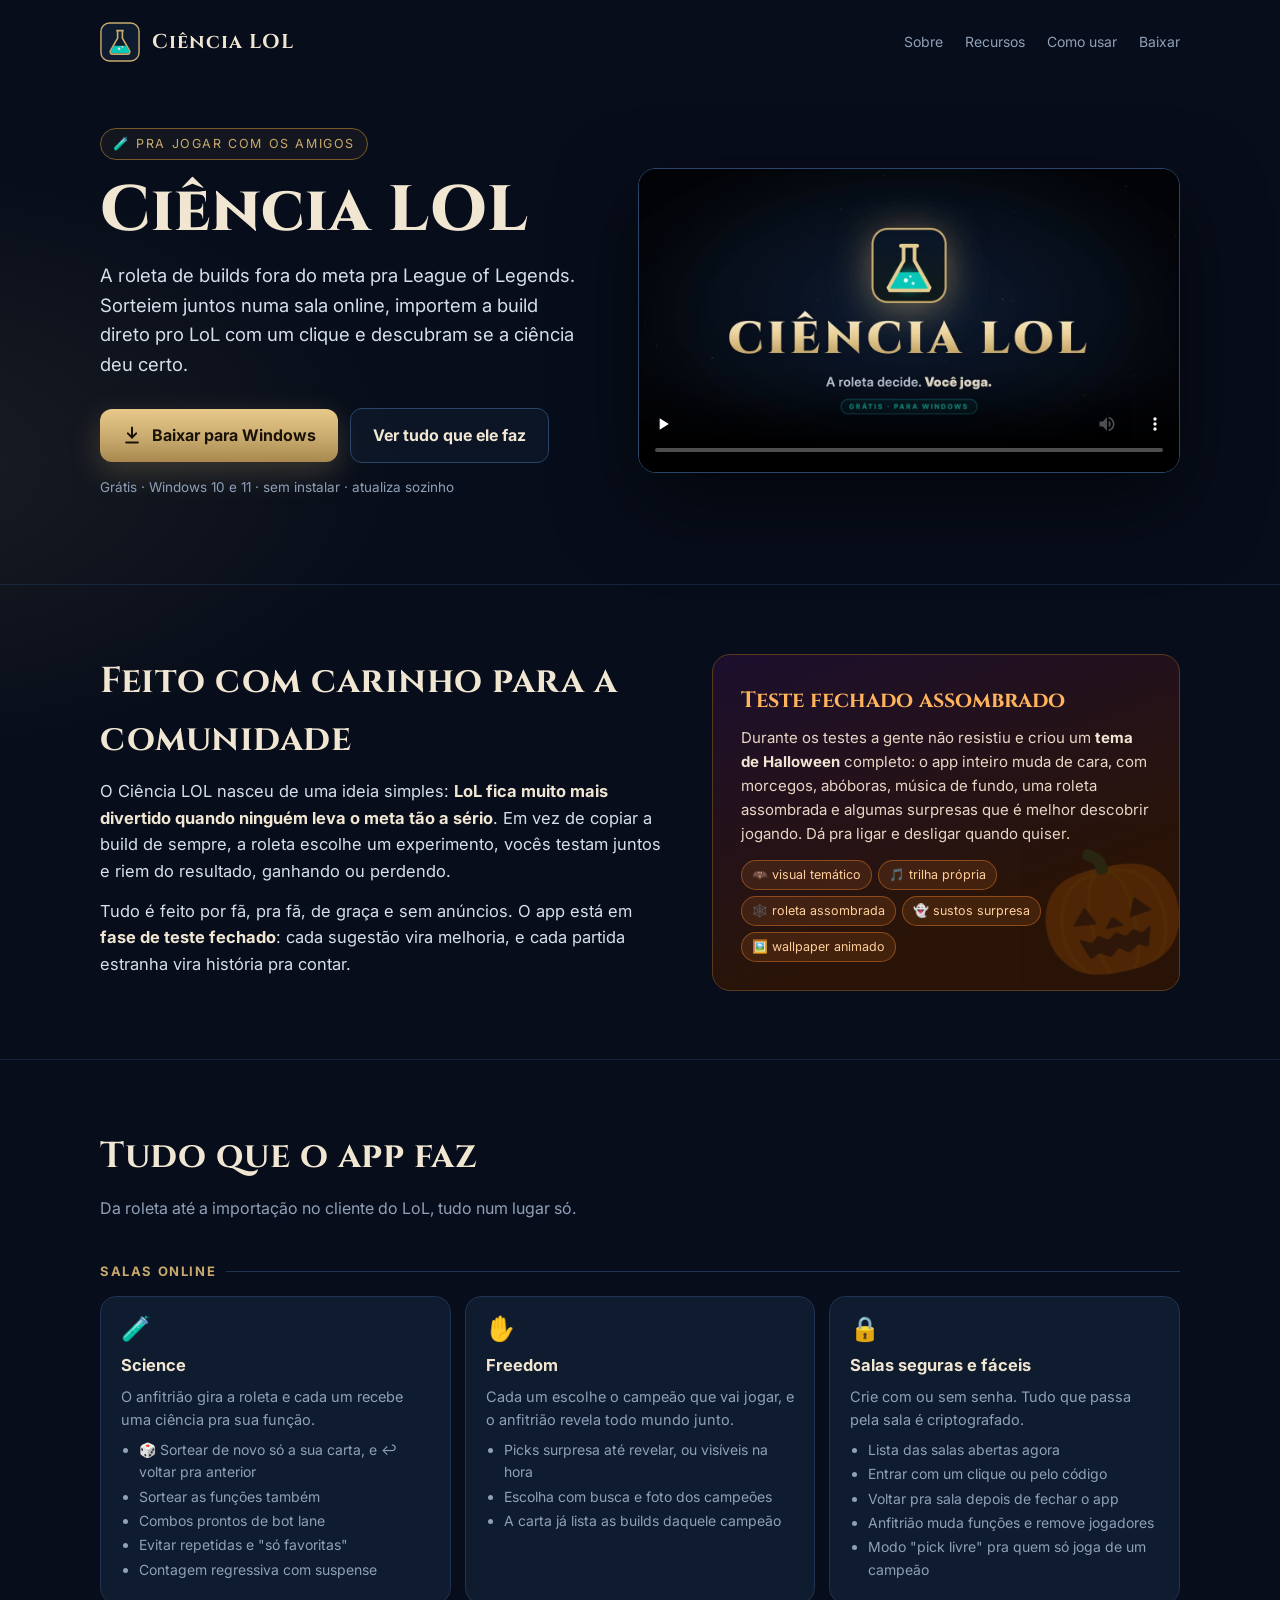
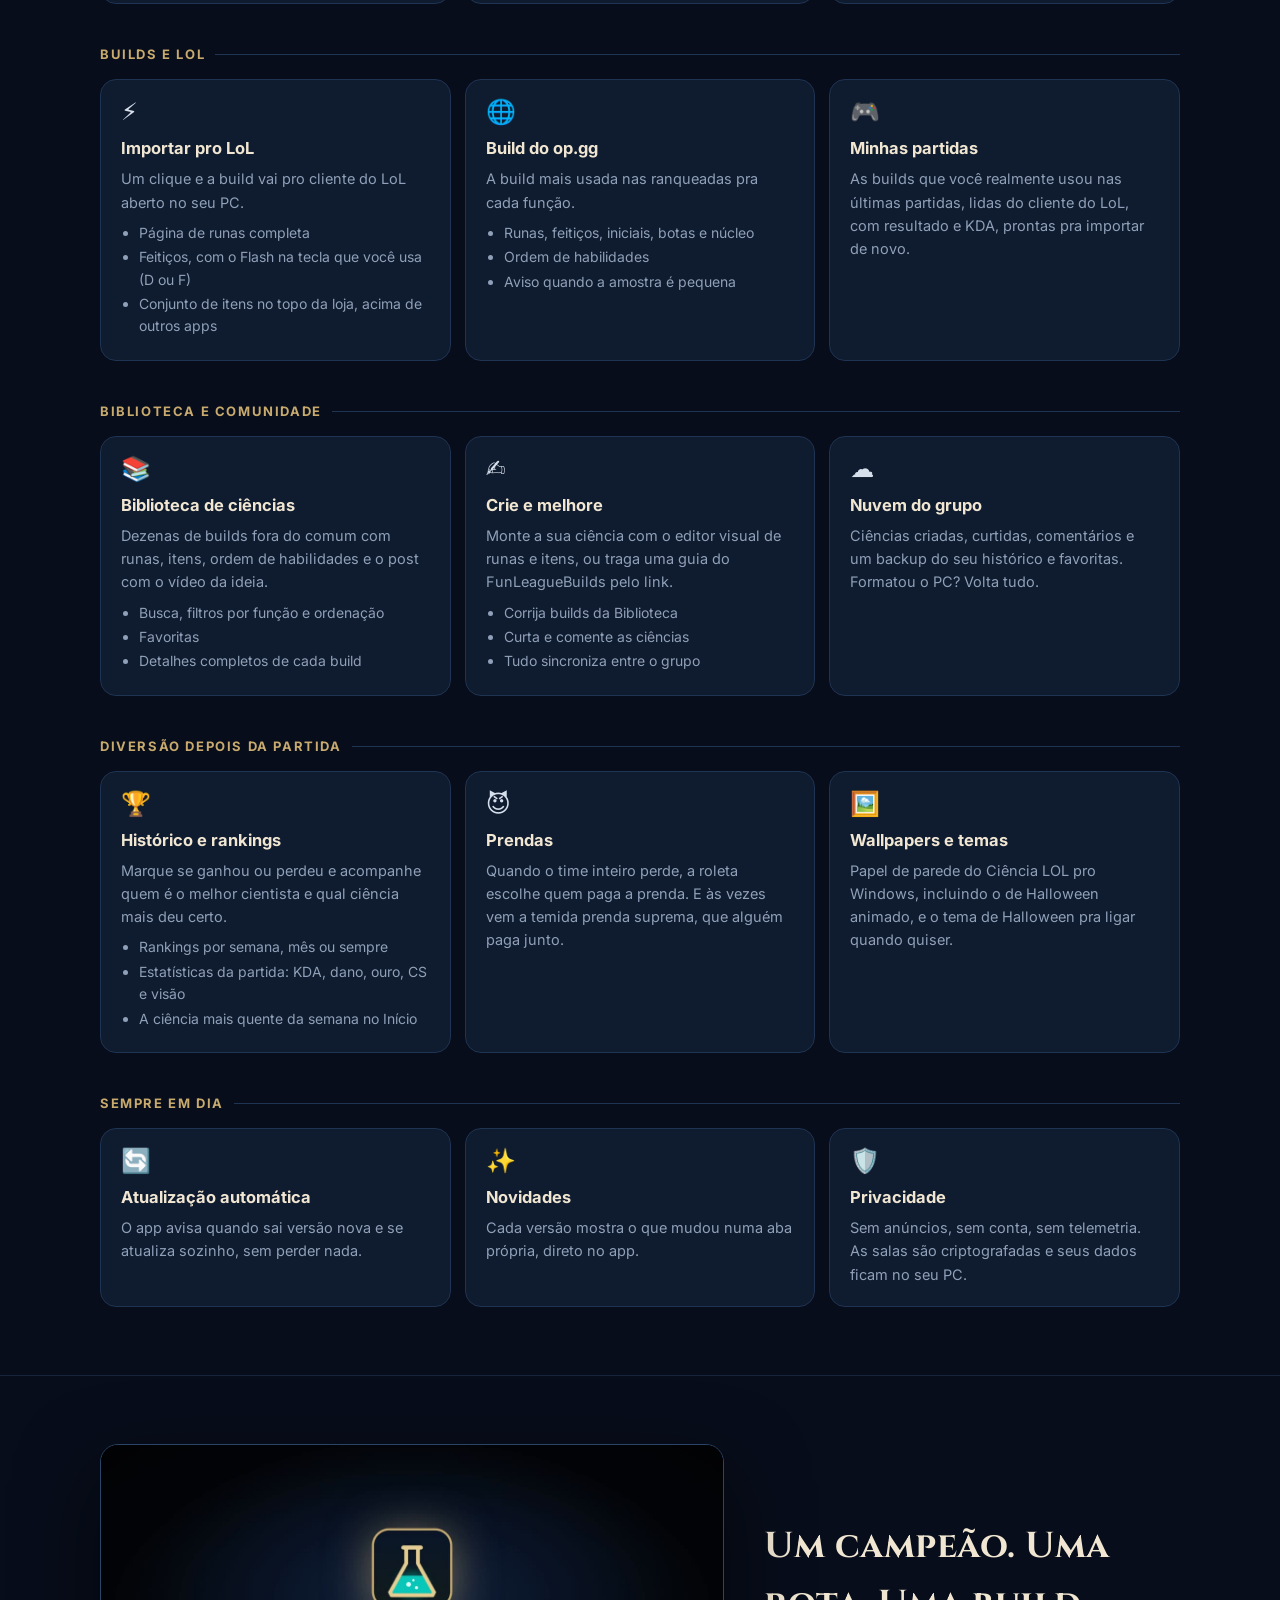
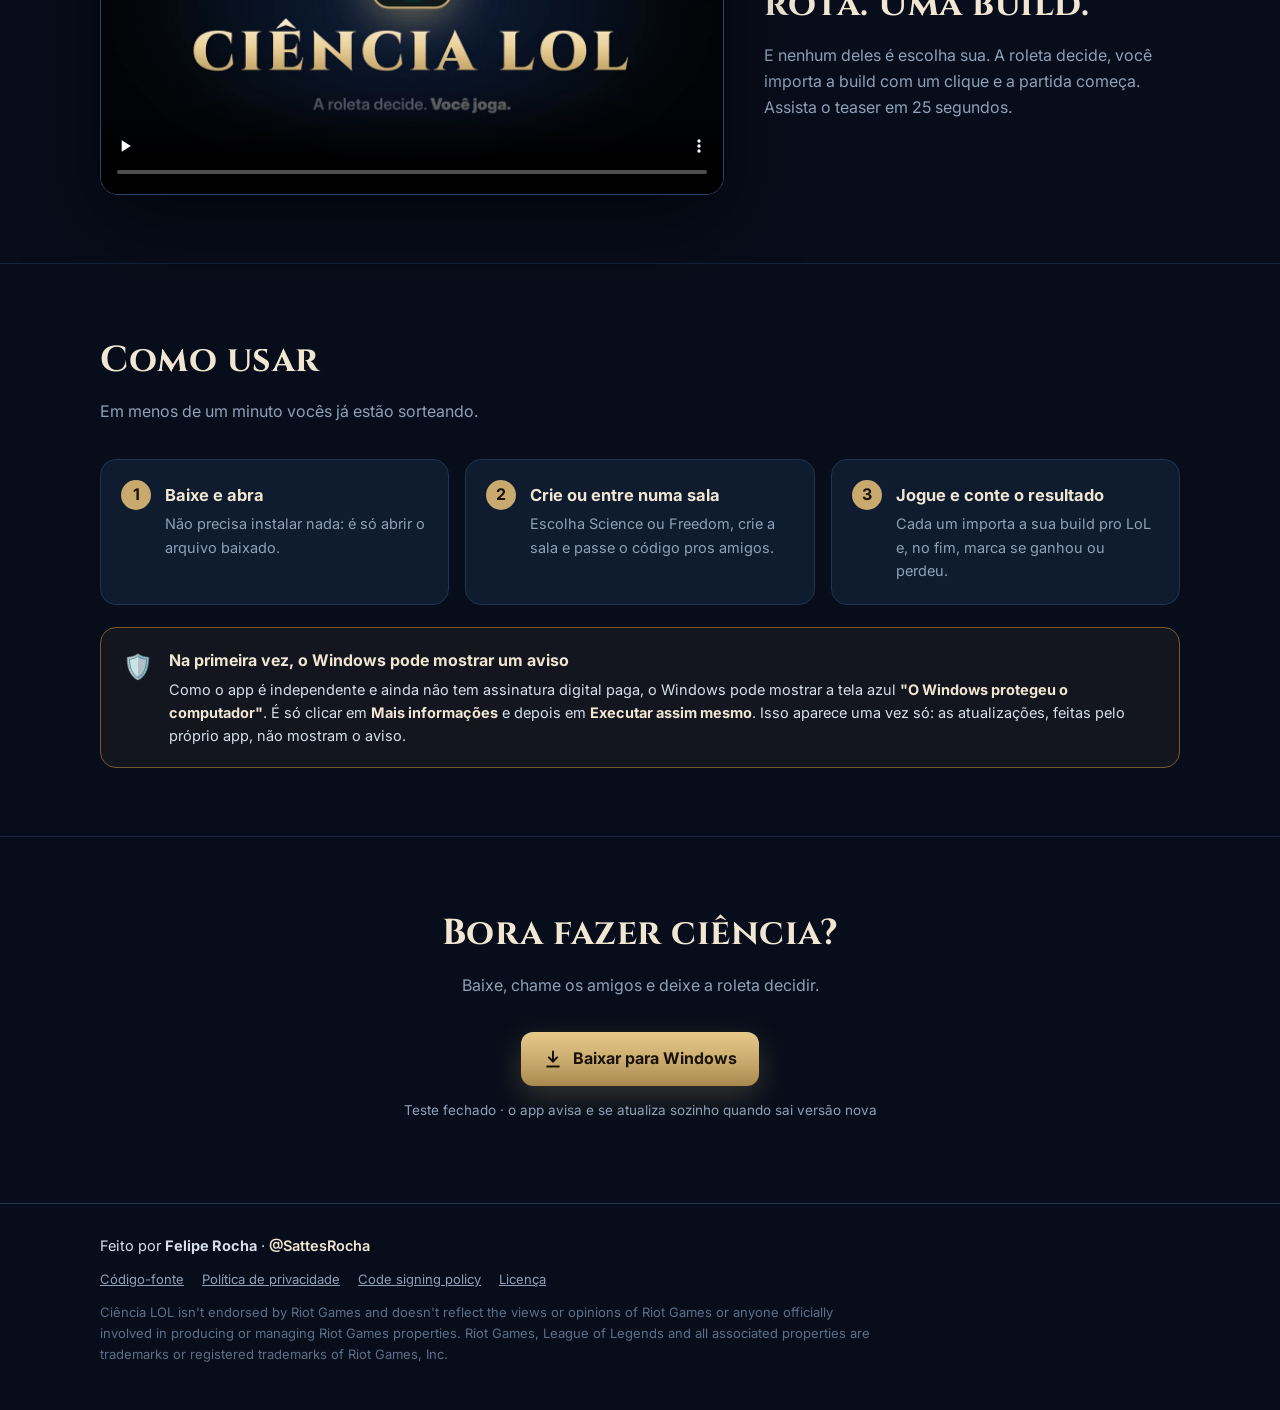
==== commit 0c5e5947: "Site: carinho para a comunidade Claude-Session: https://claude.ai/code/session_01NWPtEnrRc8A8ZE975Gz" ====
--- a/index.html
+++ b/index.html
@@ -136,7 +136,7 @@
 <section id="sobre">
   <div class="wrap love">
     <div>
-      <h2>Feito com carinho pela comunidade</h2>
+      <h2>Feito com carinho para a comunidade</h2>
       <p>O Ciência LOL nasceu de uma ideia simples: <b>LoL fica muito mais divertido quando ninguém leva o meta tão a sério</b>. Em vez de copiar a build de sempre, a roleta escolhe um experimento, vocês testam juntos e riem do resultado, ganhando ou perdendo.</p>
       <p>Tudo é feito por fã, pra fã, de graça e sem anúncios. O app está em <b>fase de teste fechado</b>: cada sugestão vira melhoria, e cada partida estranha vira história pra contar.</p>
     </div>
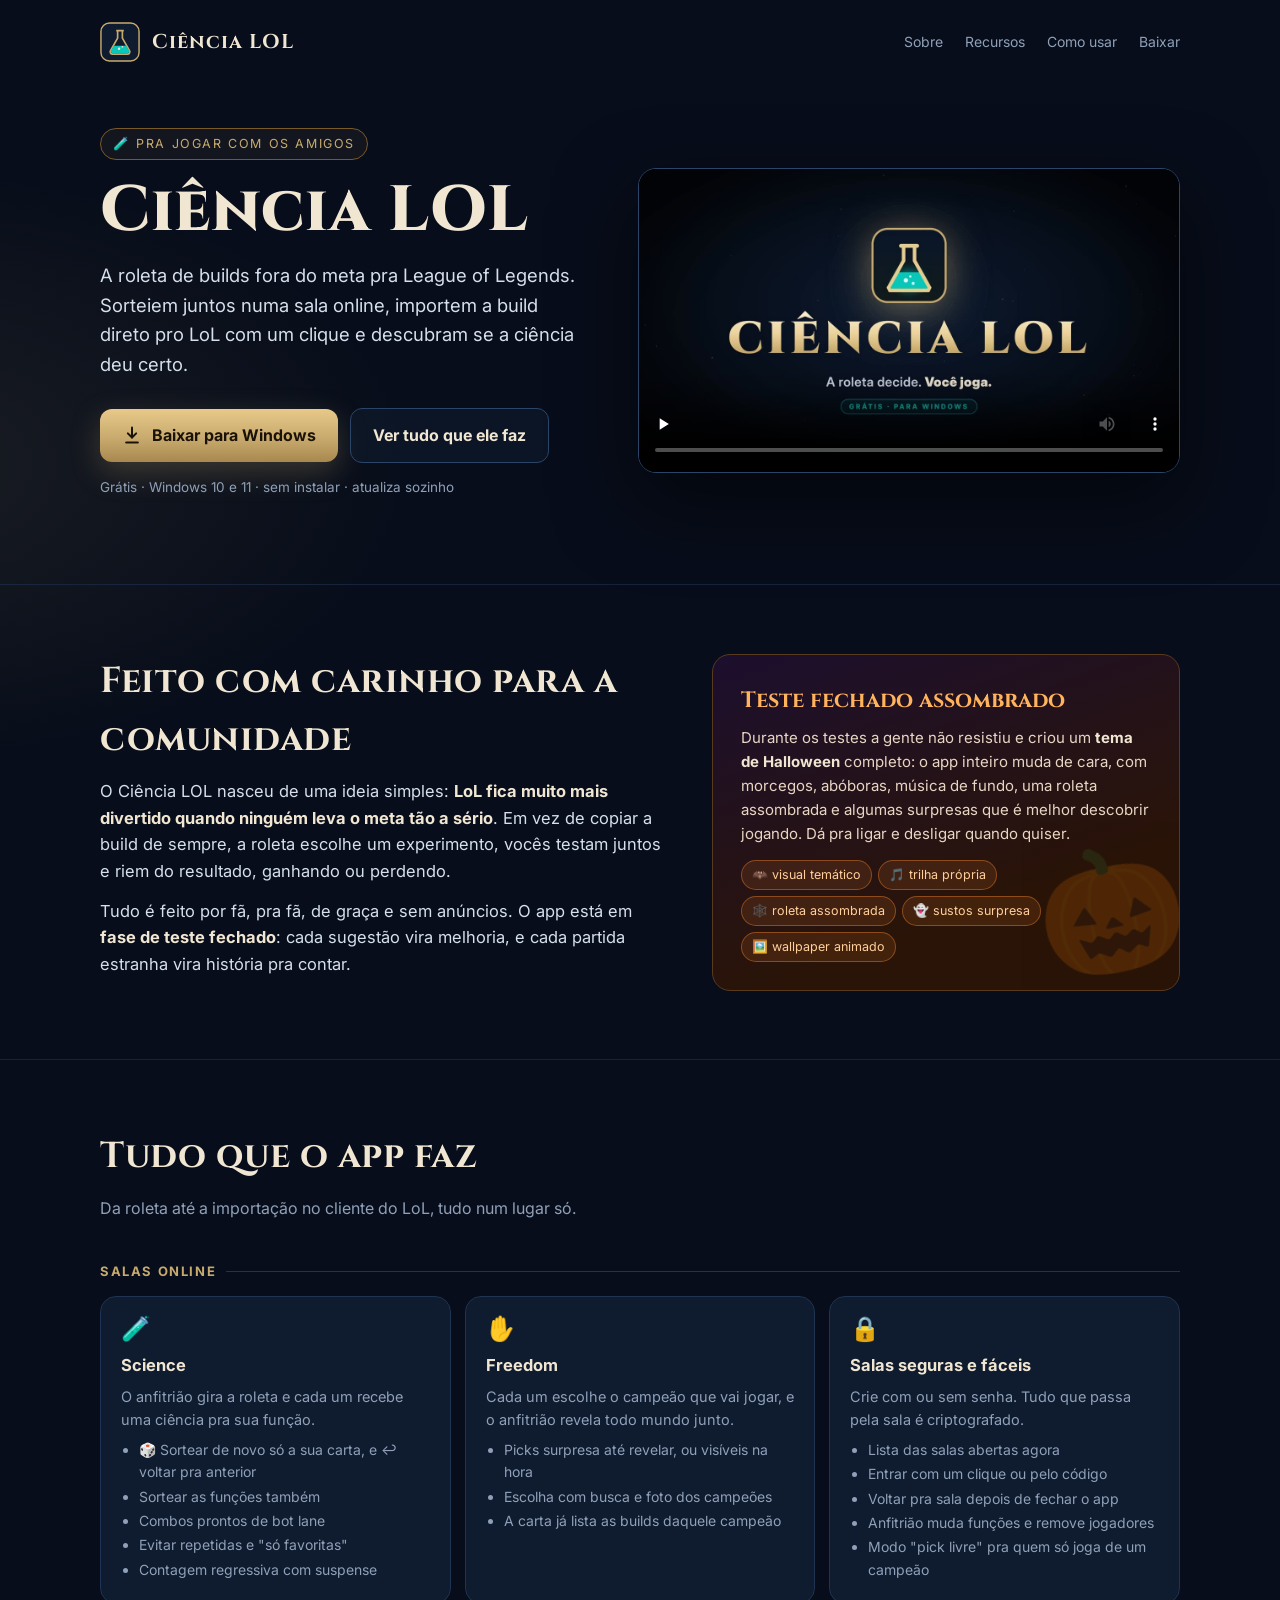
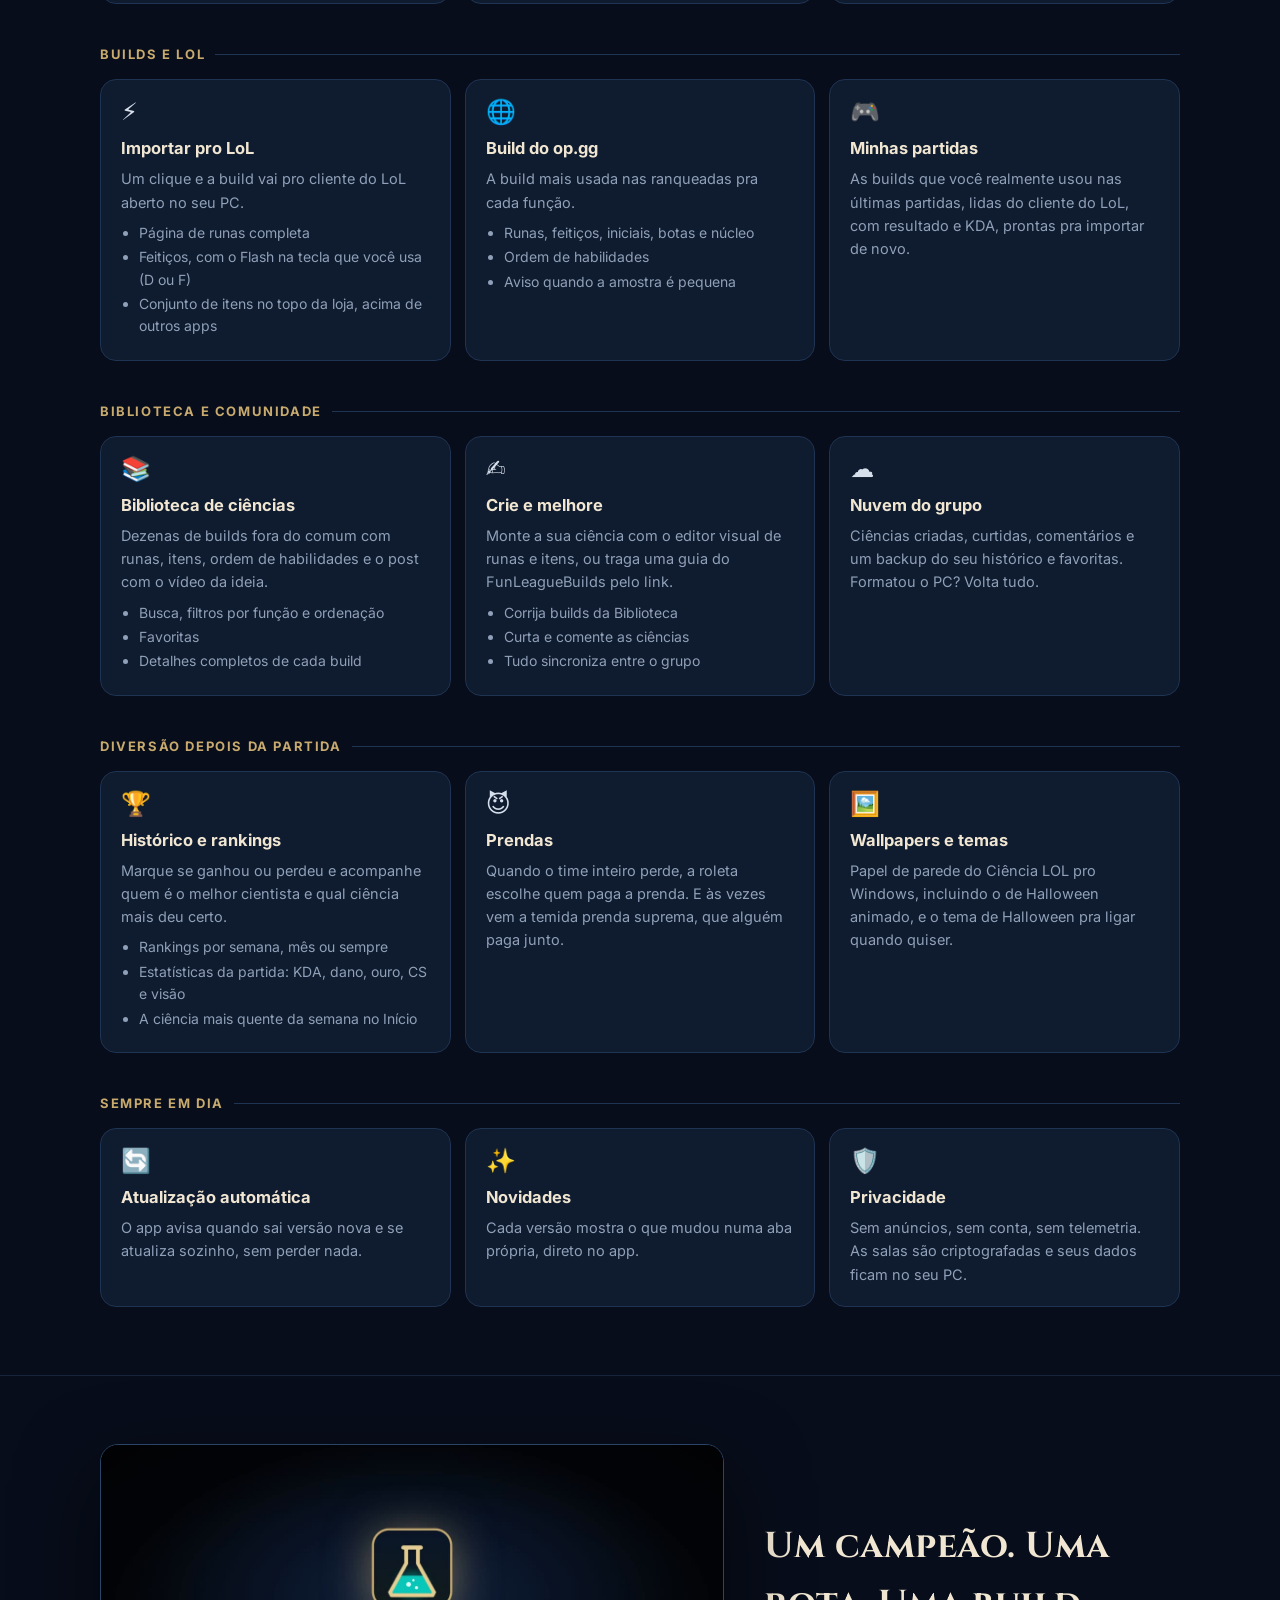
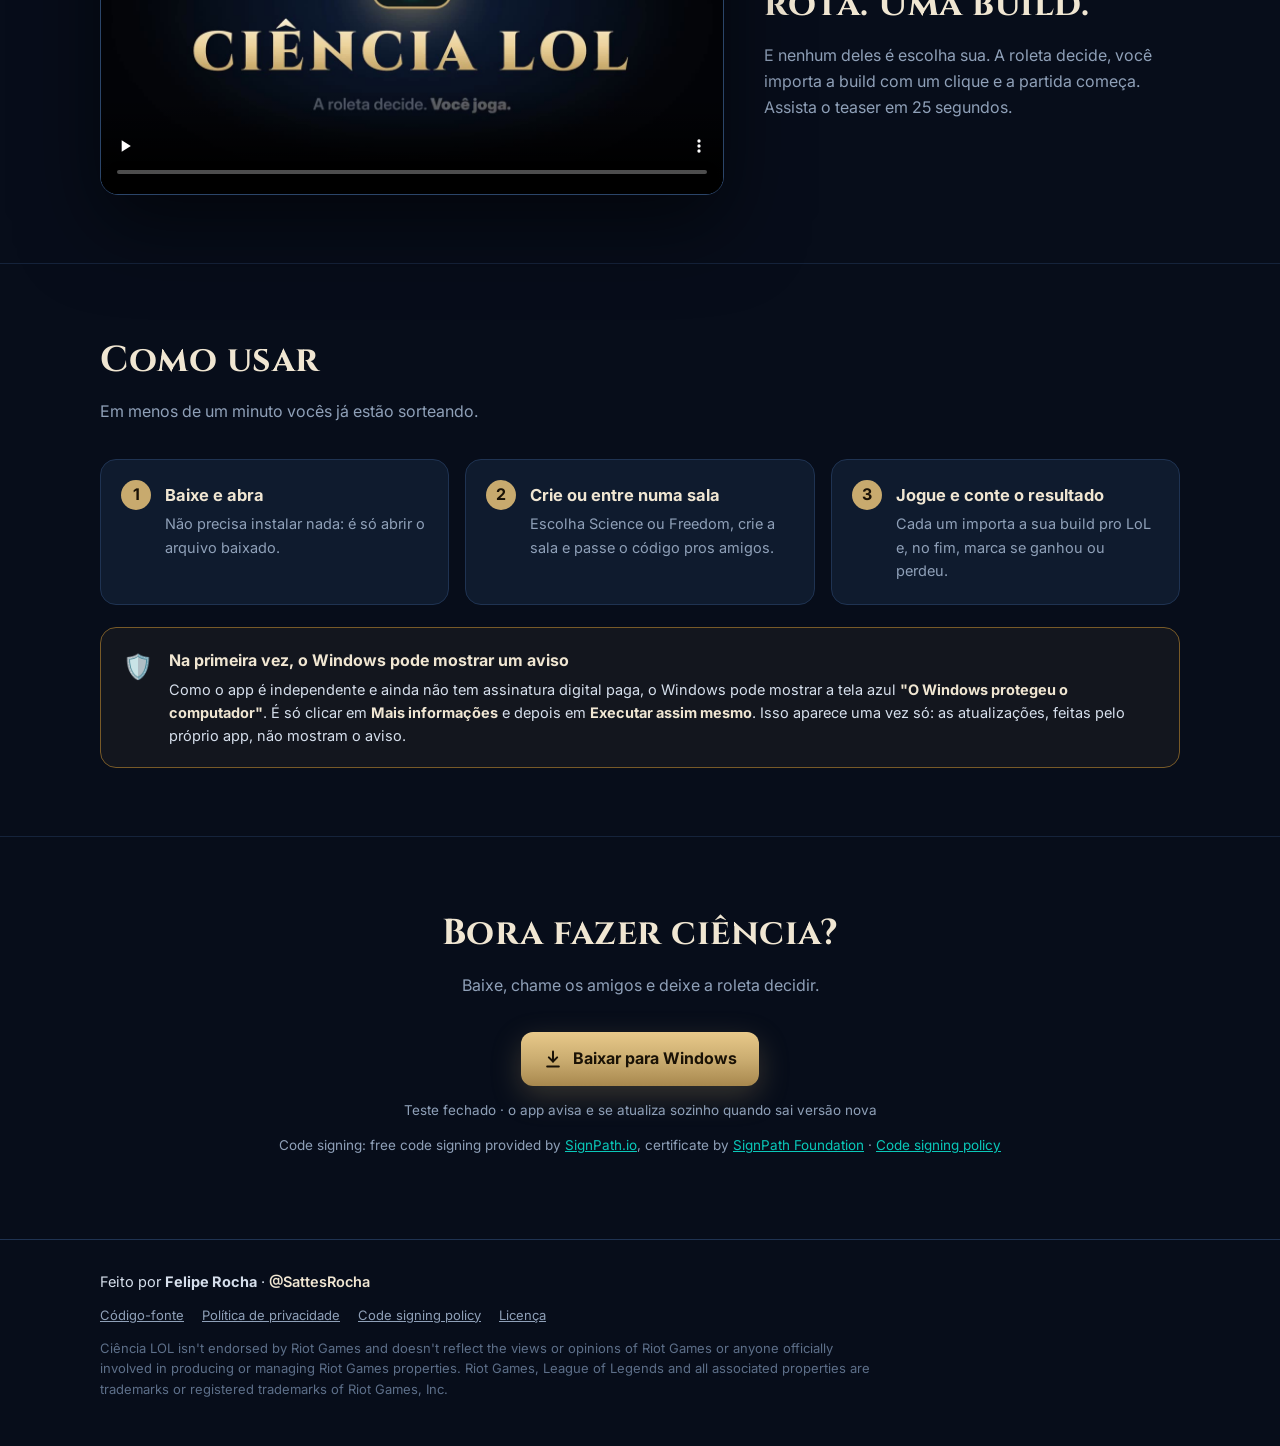
==== commit 561f5c64: "Site: aviso de assinatura SignPath na página de download Claude-Session: https://claude.ai/code/sess" ====
--- a/index.html
+++ b/index.html
@@ -7,7 +7,7 @@
 <meta name="description" content="Ciência LOL: a roleta de builds fora do meta pra jogar League of Legends com os amigos. Salas online, importação direto pro LoL, Biblioteca, op.gg e muito mais.">
 <meta property="og:title" content="Ciência LOL">
 <meta property="og:description" content="A roleta de builds fora do meta pra jogar League of Legends com os amigos.">
-<meta property="og:image" content="site/poster-apresentacao.jpg">
+<meta property="og:image" content="site/poster-apresentacao.jpg?v=2">
 <link rel="preconnect" href="https://fonts.googleapis.com"><link rel="preconnect" href="https://fonts.gstatic.com" crossorigin>
 <link rel="stylesheet" href="https://fonts.googleapis.com/css2?family=Cinzel:wght@600;800&family=Inter:wght@400;500;600;700&display=swap">
 <style>
@@ -121,7 +121,7 @@
       <h1>Ciência LOL</h1>
       <p class="lead">A roleta de builds fora do meta pra League of Legends. Sorteiem juntos numa sala online, importem a build direto pro LoL com um clique e descubram se a ciência deu certo.</p>
       <div class="cta">
-        <a class="btn gold" href="https://drive.google.com/uc?export=download&amp;id=1b-mrvIUL-4fsWx4AStme8S9Vxv6k0DDz">
+        <a class="btn gold" target="_blank" rel="noopener" href="https://drive.google.com/uc?export=download&amp;id=1b-mrvIUL-4fsWx4AStme8S9Vxv6k0DDz">
           <svg viewBox="0 0 24 24" fill="none" stroke="currentColor" stroke-width="2.4" stroke-linecap="round" stroke-linejoin="round"><path d="M12 3v12"/><path d="m7 10 5 5 5-5"/><path d="M5 21h14"/></svg>
           Baixar para Windows
         </a>
@@ -129,7 +129,7 @@
       </div>
       <p class="meta">Grátis · Windows 10 e 11 · sem instalar · atualiza sozinho</p>
     </div>
-    <div class="video"><video src="site/apresentacao.mp4" poster="site/poster-apresentacao.jpg" controls playsinline preload="none" aria-label="Vídeo de apresentação do Ciência LOL"></video></div>
+    <div class="video"><video src="site/apresentacao.mp4?v=2" poster="site/poster-apresentacao.jpg?v=2" controls playsinline preload="none" aria-label="Vídeo de apresentação do Ciência LOL"></video></div>
   </div>
 </div>
 
@@ -210,7 +210,7 @@
 
 <section>
   <div class="wrap teaser">
-    <div class="video"><video src="site/teaser.mp4" poster="site/poster-teaser.jpg" controls playsinline preload="none" aria-label="Teaser do Ciência LOL"></video></div>
+    <div class="video"><video src="site/teaser.mp4?v=2" poster="site/poster-teaser.jpg?v=2" controls playsinline preload="none" aria-label="Teaser do Ciência LOL"></video></div>
     <div>
       <h2>Um campeão. Uma rota. Uma build.</h2>
       <p>E nenhum deles é escolha sua. A roleta decide, você importa a build com um clique e a partida começa. Assista o teaser em 25 segundos.</p>
@@ -242,23 +242,24 @@
     <h2>Bora fazer ciência?</h2>
     <p class="sub" style="margin-left:auto;margin-right:auto">Baixe, chame os amigos e deixe a roleta decidir.</p>
     <div class="cta">
-      <a class="btn gold" href="https://drive.google.com/uc?export=download&amp;id=1b-mrvIUL-4fsWx4AStme8S9Vxv6k0DDz">
+      <a class="btn gold" target="_blank" rel="noopener" href="https://drive.google.com/uc?export=download&amp;id=1b-mrvIUL-4fsWx4AStme8S9Vxv6k0DDz">
         <svg viewBox="0 0 24 24" fill="none" stroke="currentColor" stroke-width="2.4" stroke-linecap="round" stroke-linejoin="round"><path d="M12 3v12"/><path d="m7 10 5 5 5-5"/><path d="M5 21h14"/></svg>
         Baixar para Windows
       </a>
     </div>
     <p class="meta">Teste fechado · o app avisa e se atualiza sozinho quando sai versão nova</p>
+    <p class="meta">Code signing: free code signing provided by <a target="_blank" rel="noopener" href="https://about.signpath.io/">SignPath.io</a>, certificate by <a target="_blank" rel="noopener" href="https://signpath.org/">SignPath Foundation</a> · <a target="_blank" rel="noopener" href="https://github.com/sattesrocha/ciencialol/blob/main/CODE_SIGNING_POLICY.md">Code signing policy</a></p>
   </div>
 </section>
 
 <footer>
   <div class="wrap">
-    <div class="who">Feito por <b>Felipe Rocha</b> · <a href="https://www.instagram.com/sattesrocha/">@SattesRocha</a></div>
+    <div class="who">Feito por <b>Felipe Rocha</b> · <a target="_blank" rel="noopener" href="https://www.instagram.com/sattesrocha/">@SattesRocha</a></div>
     <div class="links">
-      <a href="https://github.com/sattesrocha/ciencialol">Código-fonte</a>
-      <a href="https://github.com/sattesrocha/ciencialol/blob/main/PRIVACY.md">Política de privacidade</a>
-      <a href="https://github.com/sattesrocha/ciencialol/blob/main/CODE_SIGNING_POLICY.md">Code signing policy</a>
-      <a href="https://github.com/sattesrocha/ciencialol/blob/main/LICENSE">Licença</a>
+      <a target="_blank" rel="noopener" href="https://github.com/sattesrocha/ciencialol">Código-fonte</a>
+      <a target="_blank" rel="noopener" href="https://github.com/sattesrocha/ciencialol/blob/main/PRIVACY.md">Política de privacidade</a>
+      <a target="_blank" rel="noopener" href="https://github.com/sattesrocha/ciencialol/blob/main/CODE_SIGNING_POLICY.md">Code signing policy</a>
+      <a target="_blank" rel="noopener" href="https://github.com/sattesrocha/ciencialol/blob/main/LICENSE">Licença</a>
     </div>
     <p>Ciência LOL isn't endorsed by Riot Games and doesn't reflect the views or opinions of Riot Games or anyone officially involved in producing or managing Riot Games properties. Riot Games, League of Legends and all associated properties are trademarks or registered trademarks of Riot Games, Inc.</p>
   </div>
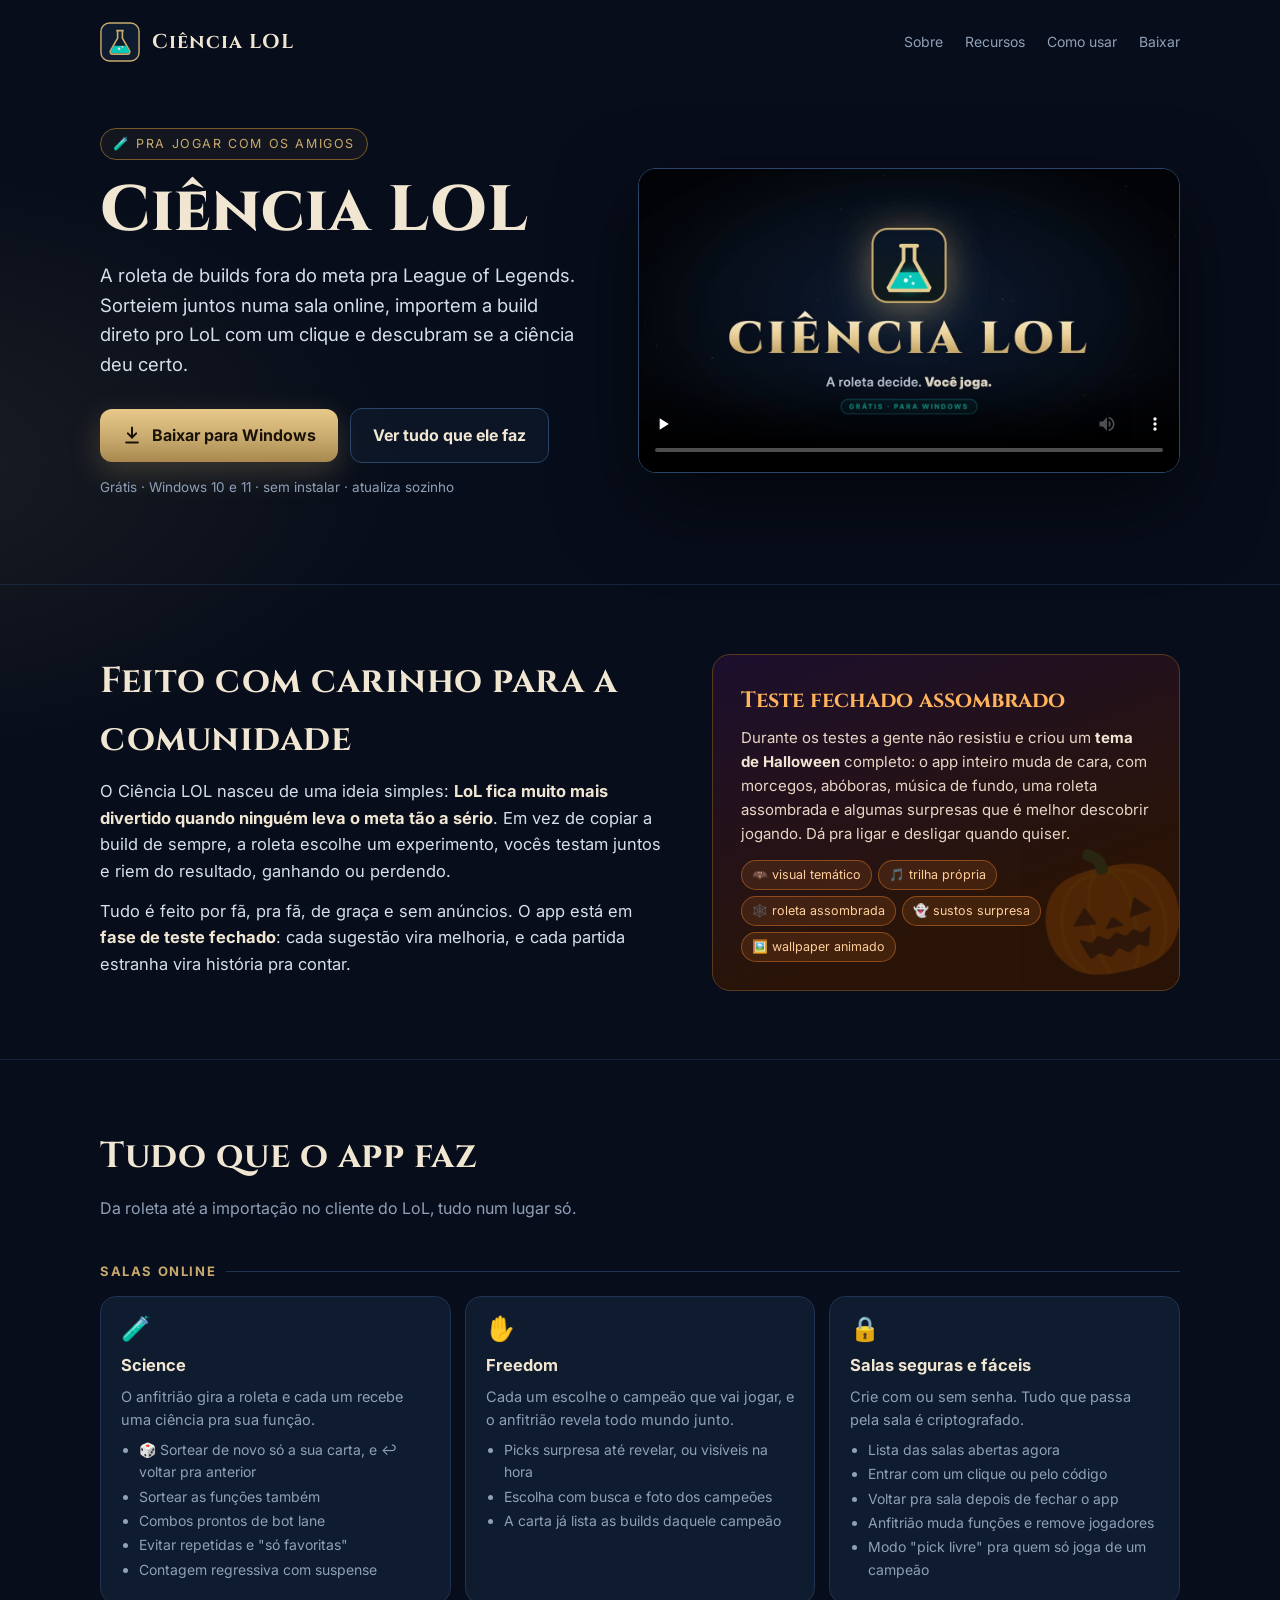
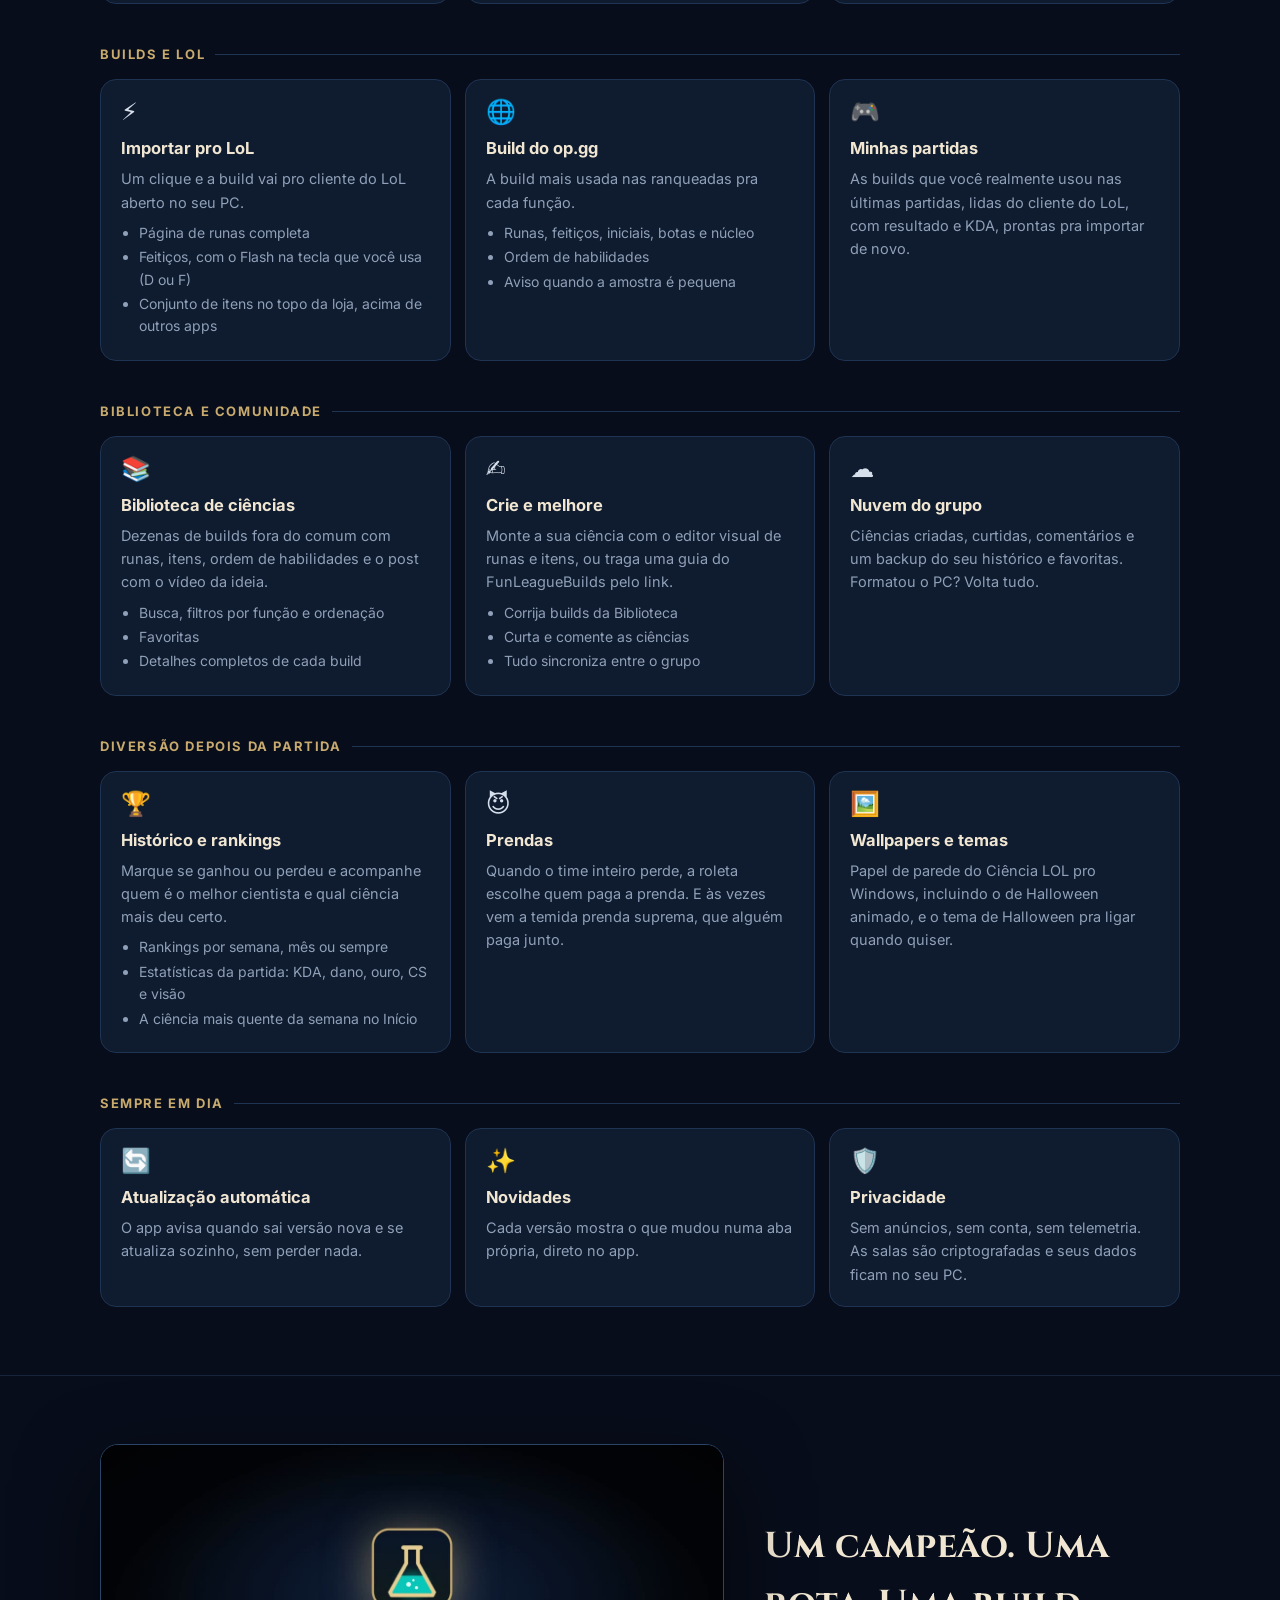
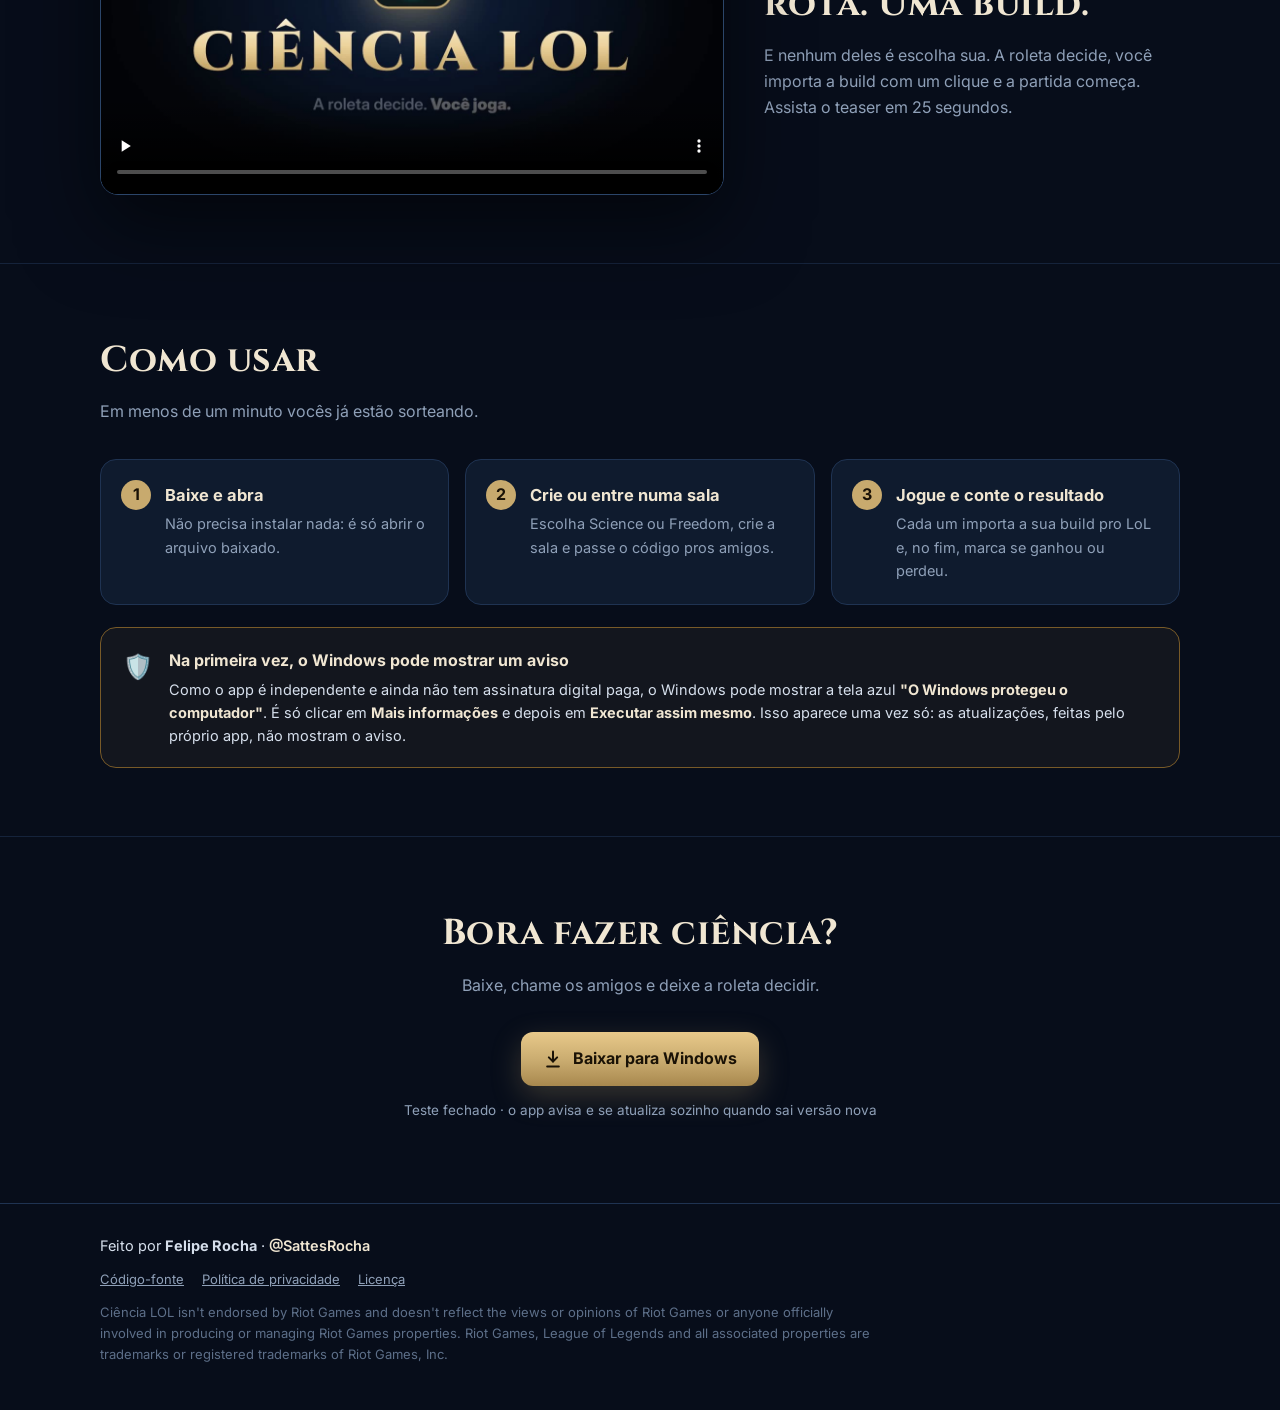
==== commit 79a09b87: "Remove itens da SignPath Claude-Session: https://claude.ai/code/session_01NWPtEnrRc8A8ZE975GzTHv" ====
--- a/index.html
+++ b/index.html
@@ -248,7 +248,6 @@
       </a>
     </div>
     <p class="meta">Teste fechado · o app avisa e se atualiza sozinho quando sai versão nova</p>
-    <p class="meta">Code signing: free code signing provided by <a target="_blank" rel="noopener" href="https://about.signpath.io/">SignPath.io</a>, certificate by <a target="_blank" rel="noopener" href="https://signpath.org/">SignPath Foundation</a> · <a target="_blank" rel="noopener" href="https://github.com/sattesrocha/ciencialol/blob/main/CODE_SIGNING_POLICY.md">Code signing policy</a></p>
   </div>
 </section>
 
@@ -258,7 +257,6 @@
     <div class="links">
       <a target="_blank" rel="noopener" href="https://github.com/sattesrocha/ciencialol">Código-fonte</a>
       <a target="_blank" rel="noopener" href="https://github.com/sattesrocha/ciencialol/blob/main/PRIVACY.md">Política de privacidade</a>
-      <a target="_blank" rel="noopener" href="https://github.com/sattesrocha/ciencialol/blob/main/CODE_SIGNING_POLICY.md">Code signing policy</a>
       <a target="_blank" rel="noopener" href="https://github.com/sattesrocha/ciencialol/blob/main/LICENSE">Licença</a>
     </div>
     <p>Ciência LOL isn't endorsed by Riot Games and doesn't reflect the views or opinions of Riot Games or anyone officially involved in producing or managing Riot Games properties. Riot Games, League of Legends and all associated properties are trademarks or registered trademarks of Riot Games, Inc.</p>
